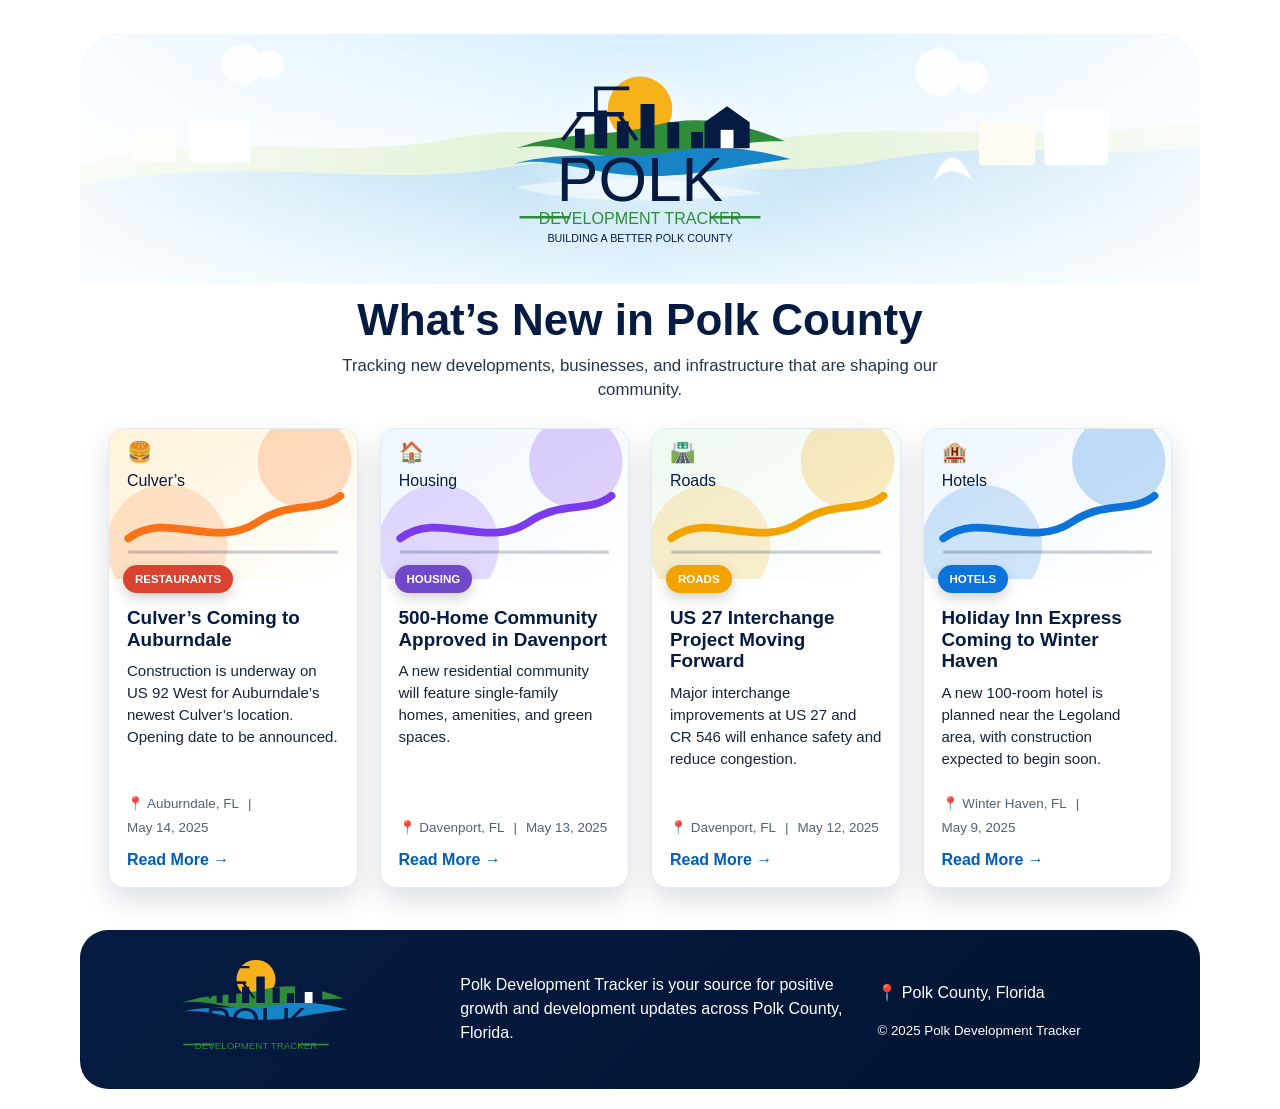
==== index.html @ fb8037c4 "Add files via upload" ====
<!DOCTYPE html>
<html lang="en">
<head>
<meta charset="UTF-8" />
<meta name="viewport" content="width=device-width, initial-scale=1.0" />
<title>Polk Development Tracker</title>
<link rel="stylesheet" href="style.css" />
</head>
<body>
<div class="wrap">
  <header class="hero">
    <div class="hero-bg"></div>
    <img class="logo" src="images/logo.svg" alt="Polk Development Tracker">
  </header>

  <main>
    <section class="intro">
      <h1>What’s New in Polk County</h1>
      <p>Tracking new developments, businesses, and infrastructure that are shaping our community.</p>
    </section>

    <section class="cards">
      <a class="card" href="https://whatnow.com/orlando/restaurants/culvers-opening-in-auburndale/" target="_blank">
        <div class="photo"><img src="images/culvers.svg"><span class="badge restaurants">Restaurants</span></div>
        <div class="body">
          <h2>Culver’s Coming to Auburndale</h2>
          <p>Construction is underway on US 92 West for Auburndale’s newest Culver’s location. Opening date to be announced.</p>
          <div class="meta"><span>📍 Auburndale, FL</span><span>|</span><span>May 14, 2025</span></div>
          <strong>Read More →</strong>
        </div>
      </a>

      <a class="card" href="#" target="_blank">
        <div class="photo"><img src="images/housing.svg"><span class="badge housing">Housing</span></div>
        <div class="body">
          <h2>500-Home Community Approved in Davenport</h2>
          <p>A new residential community will feature single-family homes, amenities, and green spaces.</p>
          <div class="meta"><span>📍 Davenport, FL</span><span>|</span><span>May 13, 2025</span></div>
          <strong>Read More →</strong>
        </div>
      </a>

      <a class="card" href="#" target="_blank">
        <div class="photo"><img src="images/roads.svg"><span class="badge roads">Roads</span></div>
        <div class="body">
          <h2>US 27 Interchange Project Moving Forward</h2>
          <p>Major interchange improvements at US 27 and CR 546 will enhance safety and reduce congestion.</p>
          <div class="meta"><span>📍 Davenport, FL</span><span>|</span><span>May 12, 2025</span></div>
          <strong>Read More →</strong>
        </div>
      </a>

      <a class="card" href="#" target="_blank">
        <div class="photo"><img src="images/hotel.svg"><span class="badge hotels">Hotels</span></div>
        <div class="body">
          <h2>Holiday Inn Express Coming to Winter Haven</h2>
          <p>A new 100-room hotel is planned near the Legoland area, with construction expected to begin soon.</p>
          <div class="meta"><span>📍 Winter Haven, FL</span><span>|</span><span>May 9, 2025</span></div>
          <strong>Read More →</strong>
        </div>
      </a>
    </section>
  </main>

  <footer>
    <img src="images/logo.svg" alt="">
    <p>Polk Development Tracker is your source for positive growth and development updates across Polk County, Florida.</p>
    <div><p>📍 Polk County, Florida</p><small>© 2025 Polk Development Tracker</small></div>
  </footer>
</div>
</body>
</html>
---- style.css ----
*{box-sizing:border-box}
:root{--navy:#061b42;--green:#2f8c3a;--blue:#005eb8}
body{margin:0;background:#fff;font-family:Arial,Helvetica,sans-serif;color:var(--navy)}
.wrap{max-width:1120px;margin:34px auto 20px}
.hero{height:250px;border-radius:40px 40px 0 0;position:relative;overflow:hidden;display:grid;place-items:center}
.hero-bg{position:absolute;inset:0;background:linear-gradient(90deg,rgba(255,255,255,.88),rgba(255,255,255,.35),rgba(255,255,255,.88)),url("images/hero-bg.svg") center/cover no-repeat}
.logo{position:relative;width:min(430px,76vw);z-index:2;filter:drop-shadow(0 8px 22px rgba(255,255,255,.9))}
main{padding:0 28px 18px}
.intro{text-align:center;margin:14px 0 26px}
.intro h1{margin:0;font-size:clamp(2rem,4vw,2.75rem);line-height:1;color:var(--navy);font-weight:900}
.intro p{max-width:620px;margin:12px auto 0;font-size:1.05rem;line-height:1.42;color:#26344b}
.cards{display:grid;grid-template-columns:repeat(4,1fr);gap:22px}
.card{background:#fff;border:1px solid #e5eaf1;border-radius:16px;overflow:hidden;text-decoration:none;color:inherit;box-shadow:0 12px 28px rgba(6,27,66,.14);display:flex;flex-direction:column;min-height:390px;transition:.18s}
.card:hover{transform:translateY(-3px);box-shadow:0 16px 36px rgba(6,27,66,.2)}
.photo{height:150px;position:relative;background:#d9e9f9}
.photo img{width:100%;height:100%;object-fit:cover;display:block}
.badge{position:absolute;left:14px;bottom:-14px;color:white;text-transform:uppercase;font-size:.72rem;font-weight:900;padding:8px 12px;border-radius:999px;box-shadow:0 5px 14px rgba(0,0,0,.18)}
.restaurants{background:#d9422f}.housing{background:#7048ca}.roads{background:#f2a300}.hotels{background:#0b73d9}
.body{padding:28px 18px 18px;display:flex;flex-direction:column;flex:1}
.body h2{font-size:1.18rem;line-height:1.16;margin:0 0 10px;color:var(--navy)}
.body p{font-size:.94rem;line-height:1.45;margin:0 0 16px;color:#17243a}
.meta{margin-top:auto;display:flex;gap:9px;flex-wrap:wrap;color:#536174;font-size:.84rem;padding-top:10px}
.body strong{color:#005eb8;margin-top:16px;display:block}
footer{margin:24px 0 0;background:linear-gradient(135deg,#061b42,#001531);color:white;border-radius:28px;display:grid;grid-template-columns:1.1fr 1.4fr 1fr;gap:30px;align-items:center;padding:26px 46px}
footer img{width:260px;max-width:100%}footer p{margin:0;line-height:1.5}footer small{display:block;margin-top:18px}
@media(max-width:980px){.wrap{margin:0}.hero{border-radius:0}.cards{grid-template-columns:repeat(2,1fr)}footer{margin:22px 18px 0;grid-template-columns:1fr}}
@media(max-width:560px){.hero{height:190px}.cards{grid-template-columns:1fr}main{padding:0 18px 18px}footer{padding:24px}}
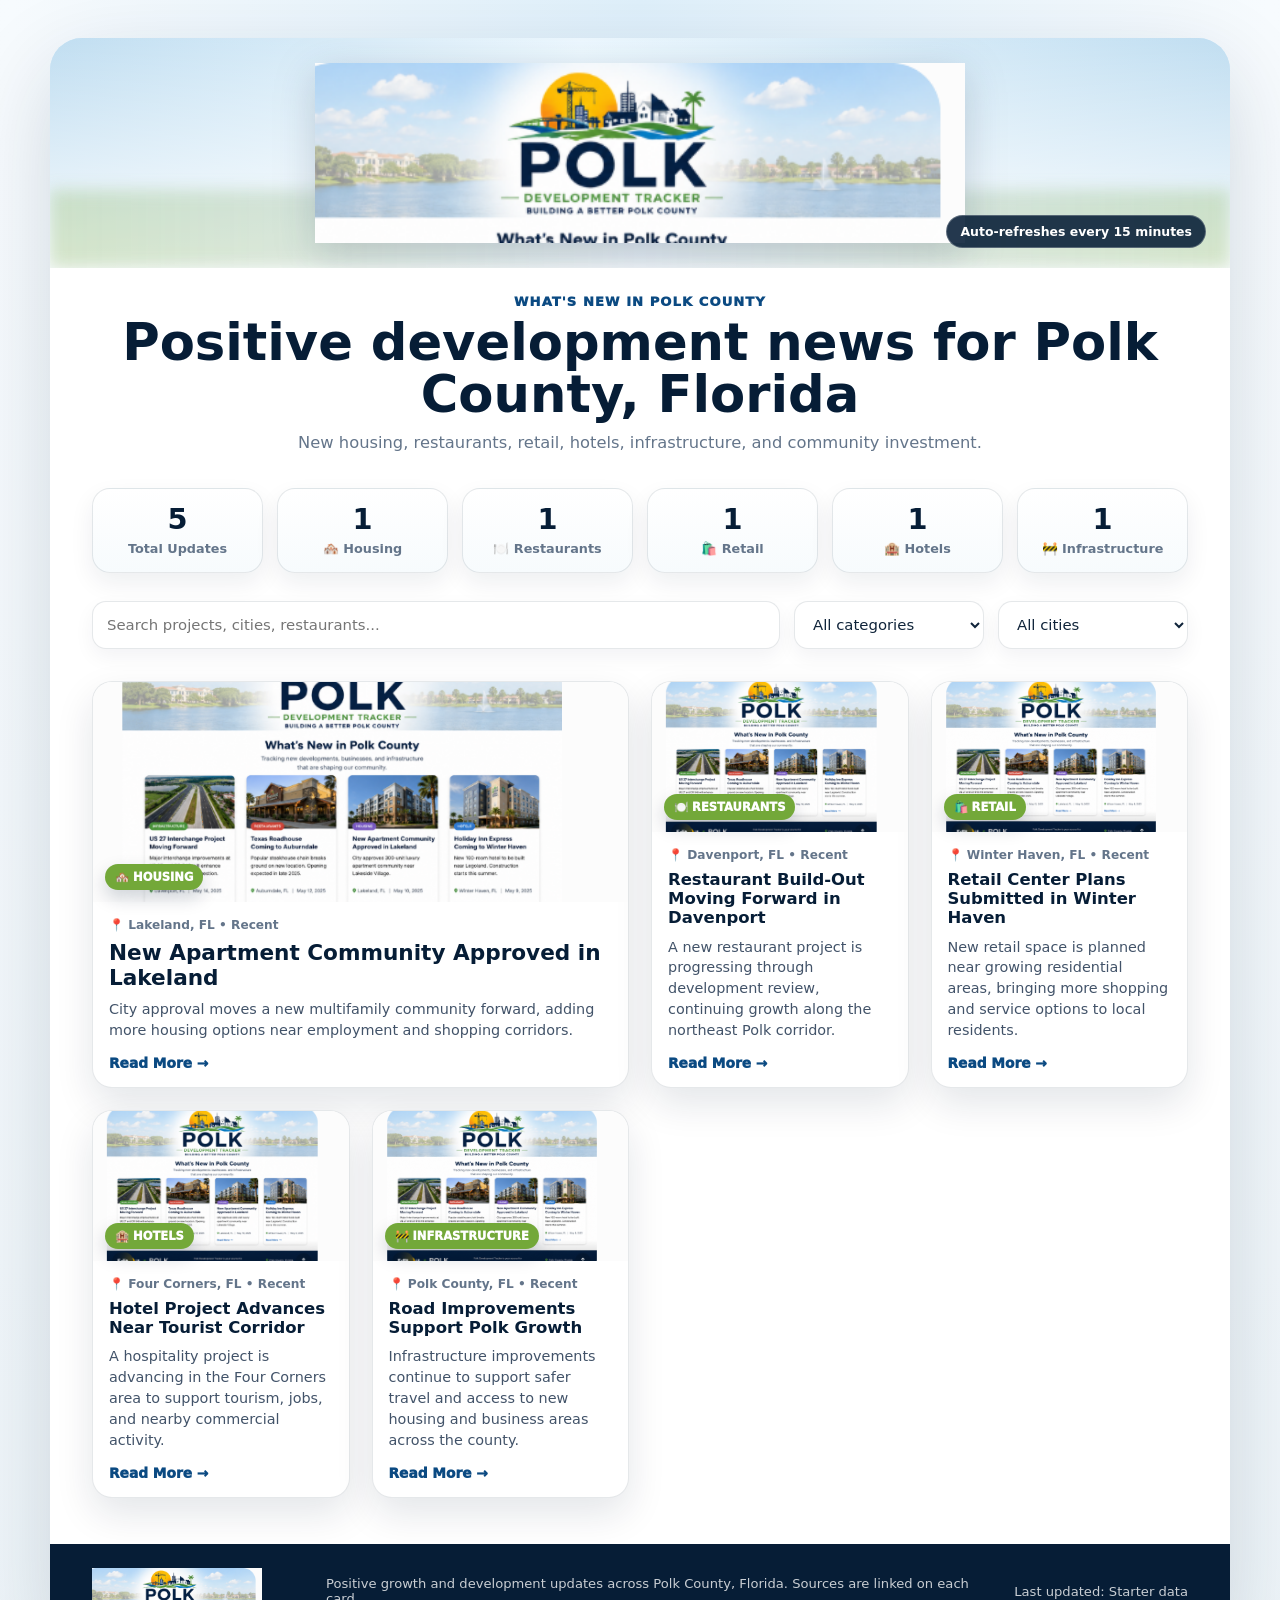
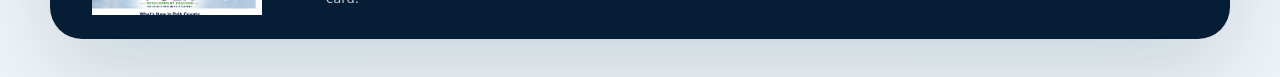
==== commit 28471950: "Add files via upload" ====
--- a/index.html
+++ b/index.html
@@ -1,72 +1,135 @@
-<!DOCTYPE html>
+<!doctype html>
 <html lang="en">
 <head>
-<meta charset="UTF-8" />
-<meta name="viewport" content="width=device-width, initial-scale=1.0" />
-<title>Polk Development Tracker</title>
-<link rel="stylesheet" href="style.css" />
+  <meta charset="utf-8" />
+  <meta name="viewport" content="width=device-width, initial-scale=1" />
+  <meta http-equiv="refresh" content="900" />
+  <title>Polk Development Tracker</title>
+  <meta name="description" content="Positive Polk County, Florida development news: housing, restaurants, retail, hotels, and infrastructure." />
+  <link rel="stylesheet" href="style.css" />
 </head>
 <body>
-<div class="wrap">
-  <header class="hero">
-    <div class="hero-bg"></div>
-    <img class="logo" src="images/logo.svg" alt="Polk Development Tracker">
-  </header>
+  <main class="site-shell">
+    <header class="hero">
+      <div class="hero-art"></div>
+      <img class="brand" src="assets/header-logo.png" alt="Polk Development Tracker" />
+      <div class="status-pill">Auto-refreshes every 15 minutes</div>
+    </header>
 
-  <main>
     <section class="intro">
-      <h1>What’s New in Polk County</h1>
-      <p>Tracking new developments, businesses, and infrastructure that are shaping our community.</p>
+      <p class="eyebrow">What's New in Polk County</p>
+      <h1>Positive development news for Polk County, Florida</h1>
+      <p>New housing, restaurants, retail, hotels, infrastructure, and community investment.</p>
     </section>
 
-    <section class="cards">
-      <a class="card" href="https://whatnow.com/orlando/restaurants/culvers-opening-in-auburndale/" target="_blank">
-        <div class="photo"><img src="images/culvers.svg"><span class="badge restaurants">Restaurants</span></div>
-        <div class="body">
-          <h2>Culver’s Coming to Auburndale</h2>
-          <p>Construction is underway on US 92 West for Auburndale’s newest Culver’s location. Opening date to be announced.</p>
-          <div class="meta"><span>📍 Auburndale, FL</span><span>|</span><span>May 14, 2025</span></div>
-          <strong>Read More →</strong>
-        </div>
-      </a>
+    <section class="stats" id="stats" aria-label="Development stats"></section>
 
-      <a class="card" href="#" target="_blank">
-        <div class="photo"><img src="images/housing.svg"><span class="badge housing">Housing</span></div>
-        <div class="body">
-          <h2>500-Home Community Approved in Davenport</h2>
-          <p>A new residential community will feature single-family homes, amenities, and green spaces.</p>
-          <div class="meta"><span>📍 Davenport, FL</span><span>|</span><span>May 13, 2025</span></div>
-          <strong>Read More →</strong>
-        </div>
-      </a>
+    <section class="controls" aria-label="Filters">
+      <input id="search" type="search" placeholder="Search projects, cities, restaurants..." />
+      <select id="categoryFilter">
+        <option value="all">All categories</option>
+        <option>Housing</option>
+        <option>Restaurants</option>
+        <option>Retail</option>
+        <option>Hotels</option>
+        <option>Infrastructure</option>
+        <option>Development</option>
+      </select>
+      <select id="cityFilter">
+        <option value="all">All cities</option>
+      </select>
+    </section>
 
-      <a class="card" href="#" target="_blank">
-        <div class="photo"><img src="images/roads.svg"><span class="badge roads">Roads</span></div>
-        <div class="body">
-          <h2>US 27 Interchange Project Moving Forward</h2>
-          <p>Major interchange improvements at US 27 and CR 546 will enhance safety and reduce congestion.</p>
-          <div class="meta"><span>📍 Davenport, FL</span><span>|</span><span>May 12, 2025</span></div>
-          <strong>Read More →</strong>
-        </div>
-      </a>
+    <section id="cards" class="cards" aria-live="polite"></section>
 
-      <a class="card" href="#" target="_blank">
-        <div class="photo"><img src="images/hotel.svg"><span class="badge hotels">Hotels</span></div>
-        <div class="body">
-          <h2>Holiday Inn Express Coming to Winter Haven</h2>
-          <p>A new 100-room hotel is planned near the Legoland area, with construction expected to begin soon.</p>
-          <div class="meta"><span>📍 Winter Haven, FL</span><span>|</span><span>May 9, 2025</span></div>
-          <strong>Read More →</strong>
-        </div>
-      </a>
-    </section>
+    <footer>
+      <img src="assets/header-logo.png" alt="Polk Development Tracker" />
+      <p>Positive growth and development updates across Polk County, Florida. Sources are linked on each card.</p>
+      <p class="updated">Last updated: <span id="updatedAt">Loading…</span></p>
+    </footer>
   </main>
 
-  <footer>
-    <img src="images/logo.svg" alt="">
-    <p>Polk Development Tracker is your source for positive growth and development updates across Polk County, Florida.</p>
-    <div><p>📍 Polk County, Florida</p><small>© 2025 Polk Development Tracker</small></div>
-  </footer>
-</div>
+  <script>
+    const cardsEl = document.getElementById('cards');
+    const statsEl = document.getElementById('stats');
+    const updatedEl = document.getElementById('updatedAt');
+    const searchEl = document.getElementById('search');
+    const categoryEl = document.getElementById('categoryFilter');
+    const cityEl = document.getElementById('cityFilter');
+    let allItems = [];
+
+    const icon = {
+      Housing: '🏘️', Restaurants: '🍽️', Retail: '🛍️', Hotels: '🏨', Infrastructure: '🚧', Development: '🏗️'
+    };
+
+    function esc(v) {
+      return String(v ?? '').replace(/[&<>'"]/g, c => ({'&':'&amp;','<':'&lt;','>':'&gt;',"'":'&#39;','"':'&quot;'}[c]));
+    }
+
+    function cityOf(item) {
+      return (item.location || 'Polk County, FL').replace(', FL', '').trim();
+    }
+
+    function renderStats(items) {
+      const cats = ['Housing', 'Restaurants', 'Retail', 'Hotels', 'Infrastructure'];
+      statsEl.innerHTML = [
+        `<article><strong>${items.length}</strong><span>Total Updates</span></article>`,
+        ...cats.map(cat => `<article><strong>${items.filter(i => i.category === cat).length}</strong><span>${icon[cat]} ${cat}</span></article>`)
+      ].join('');
+    }
+
+    function renderCards() {
+      const q = searchEl.value.trim().toLowerCase();
+      const category = categoryEl.value;
+      const city = cityEl.value;
+      const items = allItems.filter(item => {
+        const text = `${item.title} ${item.summary} ${item.location} ${item.category}`.toLowerCase();
+        return (!q || text.includes(q)) && (category === 'all' || item.category === category) && (city === 'all' || cityOf(item) === city);
+      });
+
+      if (!items.length) {
+        cardsEl.innerHTML = '<p class="empty">No matching updates yet.</p>';
+        return;
+      }
+
+      cardsEl.innerHTML = items.map((item, idx) => `
+        <article class="card ${idx === 0 ? 'featured' : ''}">
+          <a class="thumb" href="${esc(item.url || '#')}" target="_blank" rel="noopener" style="background-image:url('${esc(item.image || 'assets/sample-layout.png')}')">
+            <span class="badge">${esc(icon[item.category] || '🏗️')} ${esc(item.category || 'Development')}</span>
+          </a>
+          <div class="card-body">
+            <div class="meta">📍 ${esc(item.location || 'Polk County, FL')} • ${esc(item.date || 'Recent')}</div>
+            <h2>${esc(item.title)}</h2>
+            <p>${esc(item.summary)}</p>
+            <a class="read" href="${esc(item.url || '#')}" target="_blank" rel="noopener">Read More →</a>
+          </div>
+        </article>
+      `).join('');
+    }
+
+    function populateCities(items) {
+      const cities = [...new Set(items.map(cityOf))].sort();
+      cityEl.innerHTML = '<option value="all">All cities</option>' + cities.map(c => `<option>${esc(c)}</option>`).join('');
+    }
+
+    async function loadNews() {
+      try {
+        const res = await fetch('data/news.json?cache=' + Date.now());
+        const data = await res.json();
+        allItems = data.items || [];
+        updatedEl.textContent = data.updated_at || 'Unknown';
+        renderStats(allItems);
+        populateCities(allItems);
+        renderCards();
+      } catch (err) {
+        cardsEl.innerHTML = '<p class="empty">News could not be loaded right now.</p>';
+        updatedEl.textContent = 'Unavailable';
+      }
+    }
+
+    [searchEl, categoryEl, cityEl].forEach(el => el.addEventListener('input', renderCards));
+    loadNews();
+    setInterval(loadNews, 15 * 60 * 1000);
+  </script>
 </body>
-</html>+</html>
--- a/style.css
+++ b/style.css
@@ -1,27 +1,14 @@
-*{box-sizing:border-box}
-:root{--navy:#061b42;--green:#2f8c3a;--blue:#005eb8}
-body{margin:0;background:#fff;font-family:Arial,Helvetica,sans-serif;color:var(--navy)}
-.wrap{max-width:1120px;margin:34px auto 20px}
-.hero{height:250px;border-radius:40px 40px 0 0;position:relative;overflow:hidden;display:grid;place-items:center}
-.hero-bg{position:absolute;inset:0;background:linear-gradient(90deg,rgba(255,255,255,.88),rgba(255,255,255,.35),rgba(255,255,255,.88)),url("images/hero-bg.svg") center/cover no-repeat}
-.logo{position:relative;width:min(430px,76vw);z-index:2;filter:drop-shadow(0 8px 22px rgba(255,255,255,.9))}
-main{padding:0 28px 18px}
-.intro{text-align:center;margin:14px 0 26px}
-.intro h1{margin:0;font-size:clamp(2rem,4vw,2.75rem);line-height:1;color:var(--navy);font-weight:900}
-.intro p{max-width:620px;margin:12px auto 0;font-size:1.05rem;line-height:1.42;color:#26344b}
-.cards{display:grid;grid-template-columns:repeat(4,1fr);gap:22px}
-.card{background:#fff;border:1px solid #e5eaf1;border-radius:16px;overflow:hidden;text-decoration:none;color:inherit;box-shadow:0 12px 28px rgba(6,27,66,.14);display:flex;flex-direction:column;min-height:390px;transition:.18s}
-.card:hover{transform:translateY(-3px);box-shadow:0 16px 36px rgba(6,27,66,.2)}
-.photo{height:150px;position:relative;background:#d9e9f9}
-.photo img{width:100%;height:100%;object-fit:cover;display:block}
-.badge{position:absolute;left:14px;bottom:-14px;color:white;text-transform:uppercase;font-size:.72rem;font-weight:900;padding:8px 12px;border-radius:999px;box-shadow:0 5px 14px rgba(0,0,0,.18)}
-.restaurants{background:#d9422f}.housing{background:#7048ca}.roads{background:#f2a300}.hotels{background:#0b73d9}
-.body{padding:28px 18px 18px;display:flex;flex-direction:column;flex:1}
-.body h2{font-size:1.18rem;line-height:1.16;margin:0 0 10px;color:var(--navy)}
-.body p{font-size:.94rem;line-height:1.45;margin:0 0 16px;color:#17243a}
-.meta{margin-top:auto;display:flex;gap:9px;flex-wrap:wrap;color:#536174;font-size:.84rem;padding-top:10px}
-.body strong{color:#005eb8;margin-top:16px;display:block}
-footer{margin:24px 0 0;background:linear-gradient(135deg,#061b42,#001531);color:white;border-radius:28px;display:grid;grid-template-columns:1.1fr 1.4fr 1fr;gap:30px;align-items:center;padding:26px 46px}
-footer img{width:260px;max-width:100%}footer p{margin:0;line-height:1.5}footer small{display:block;margin-top:18px}
-@media(max-width:980px){.wrap{margin:0}.hero{border-radius:0}.cards{grid-template-columns:repeat(2,1fr)}footer{margin:22px 18px 0;grid-template-columns:1fr}}
-@media(max-width:560px){.hero{height:190px}.cards{grid-template-columns:1fr}main{padding:0 18px 18px}footer{padding:24px}}
+:root{
+  --navy:#061d36;--blue:#0b4a82;--green:#73a839;--gold:#f2b619;--ink:#10243a;--muted:#64758a;--bg:#eef5f9;--card:#fff;--line:rgba(6,29,54,.10)
+}
+*{box-sizing:border-box}body{margin:0;font-family:Inter,ui-sans-serif,system-ui,-apple-system,BlinkMacSystemFont,"Segoe UI",Arial,sans-serif;background:radial-gradient(circle at top,#dff0fb 0,#f7fbfe 35%,var(--bg) 100%);color:var(--ink)}
+.site-shell{width:min(1180px,calc(100% - 32px));margin:38px auto;background:#fff;border-radius:32px;overflow:hidden;box-shadow:0 30px 90px rgba(6,29,54,.16)}
+.hero{position:relative;min-height:230px;display:grid;place-items:center;overflow:hidden;background:#cfe7f8}.hero-art{position:absolute;inset:0;background:linear-gradient(to bottom,rgba(255,255,255,.05),rgba(255,255,255,.9)),linear-gradient(90deg,#bddcf0,#ecf8ff 45%,#bddcf0)}.hero-art:before{content:"";position:absolute;left:0;right:0;bottom:0;height:78px;background:linear-gradient(90deg,rgba(115,168,57,.26),rgba(11,74,130,.10),rgba(115,168,57,.26));filter:blur(8px)}
+.brand{position:relative;z-index:1;width:min(650px,84%);filter:drop-shadow(0 10px 20px rgba(6,29,54,.18))}.status-pill{position:absolute;right:24px;bottom:20px;z-index:2;background:rgba(6,29,54,.88);color:#fff;border:1px solid rgba(255,255,255,.25);border-radius:999px;padding:8px 13px;font-size:.78rem;font-weight:800}
+.intro{text-align:center;padding:26px 22px 12px}.eyebrow{margin:0 0 7px;color:var(--blue);font-size:.82rem;font-weight:950;letter-spacing:.08em;text-transform:uppercase}h1{margin:0;color:var(--navy);font-size:clamp(1.9rem,4vw,3.35rem);line-height:1.02}.intro p:last-child{max-width:720px;margin:13px auto 0;color:var(--muted);font-size:1.02rem}
+.stats{display:grid;grid-template-columns:repeat(6,1fr);gap:14px;padding:24px 42px 8px}.stats article{border:1px solid var(--line);border-radius:18px;background:linear-gradient(180deg,#fff,#f7fbfd);padding:16px;text-align:center;box-shadow:0 10px 24px rgba(6,29,54,.07)}.stats strong{display:block;color:var(--navy);font-size:1.8rem;line-height:1}.stats span{display:block;margin-top:7px;color:var(--muted);font-size:.8rem;font-weight:800}
+.controls{display:grid;grid-template-columns:1fr 190px 190px;gap:14px;padding:20px 42px 4px}.controls input,.controls select{width:100%;border:1px solid var(--line);border-radius:14px;background:#fff;padding:13px 14px;color:var(--ink);font:inherit;font-size:.93rem;box-shadow:0 8px 20px rgba(6,29,54,.05)}
+.cards{display:grid;grid-template-columns:repeat(4,1fr);gap:22px;padding:28px 42px 46px}.card{display:flex;flex-direction:column;min-height:100%;background:var(--card);border:1px solid var(--line);border-radius:20px;overflow:hidden;box-shadow:0 16px 38px rgba(6,29,54,.11);transition:transform .18s ease,box-shadow .18s ease}.card:hover{transform:translateY(-3px);box-shadow:0 22px 48px rgba(6,29,54,.16)}.card.featured{grid-column:span 2}.thumb{height:150px;display:block;background-size:cover;background-position:center;position:relative}.featured .thumb{height:220px}.badge{position:absolute;left:12px;bottom:12px;background:var(--green);color:#fff;border-radius:999px;padding:6px 10px;font-size:.72rem;font-weight:950;text-transform:uppercase;box-shadow:0 8px 18px rgba(6,29,54,.18)}.card-body{display:flex;flex-direction:column;flex:1;padding:16px}.meta{color:var(--muted);font-size:.76rem;font-weight:750;margin-bottom:8px}h2{margin:0 0 9px;color:var(--navy);font-size:1.03rem;line-height:1.16}.featured h2{font-size:1.35rem}.card p{margin:0 0 14px;color:#425369;font-size:.9rem;line-height:1.45}.read{margin-top:auto;color:var(--blue);text-decoration:none;font-weight:950;font-size:.86rem}.empty{grid-column:1/-1;text-align:center;color:var(--muted);padding:30px}
+footer{display:grid;grid-template-columns:210px 1fr auto;align-items:center;gap:24px;background:var(--navy);color:#fff;padding:24px 42px}footer img{width:170px}footer p{margin:0;color:rgba(255,255,255,.78);font-size:.82rem}.updated{text-align:right;white-space:nowrap}
+@media(max-width:1000px){.stats{grid-template-columns:repeat(3,1fr)}.cards{grid-template-columns:repeat(2,1fr)}footer{grid-template-columns:1fr;text-align:center}.updated{text-align:center}.controls{grid-template-columns:1fr 1fr}.controls input{grid-column:1/-1}}
+@media(max-width:620px){.site-shell{width:100%;margin:0;border-radius:0}.hero{min-height:170px}.status-pill{position:static;z-index:2;margin-top:-26px}.stats,.controls,.cards{padding-left:18px;padding-right:18px}.stats{grid-template-columns:repeat(2,1fr)}.controls,.cards{grid-template-columns:1fr}.card.featured{grid-column:auto}.featured .thumb{height:170px}footer{padding:24px 18px}}
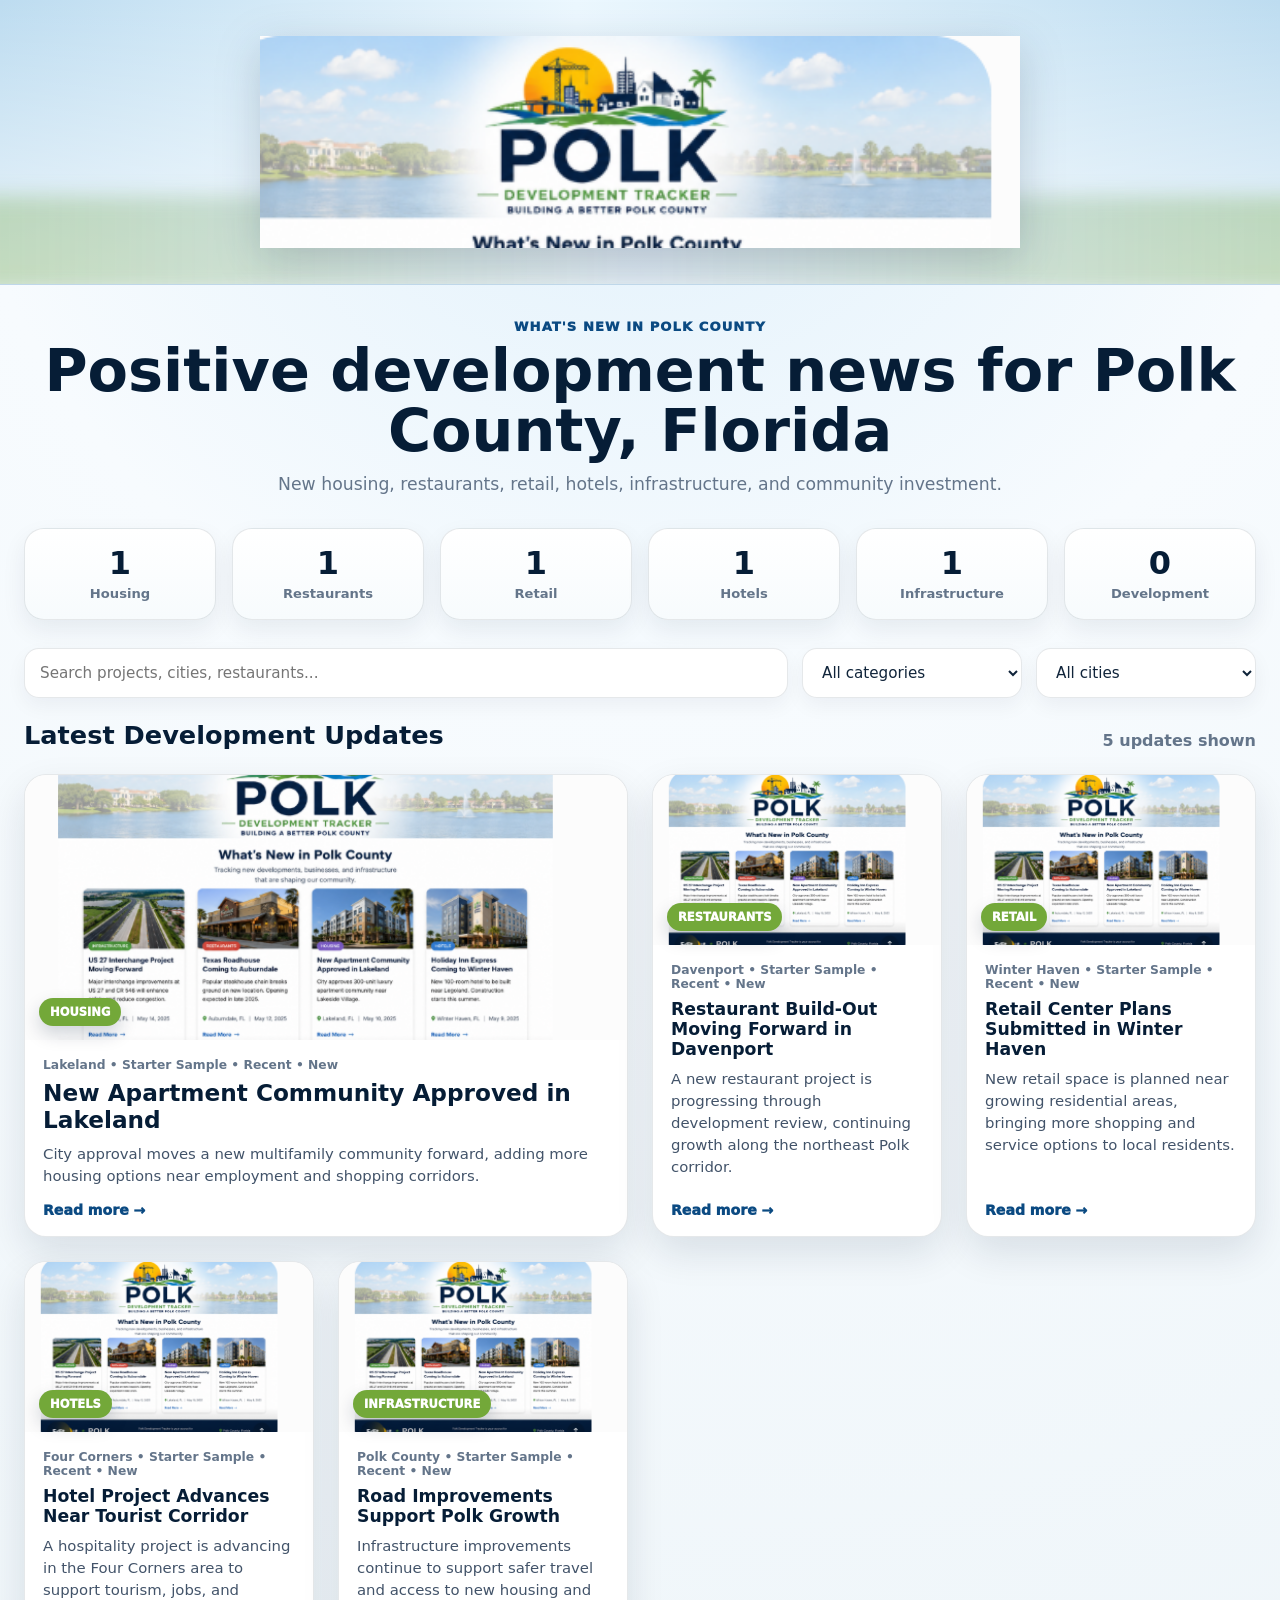
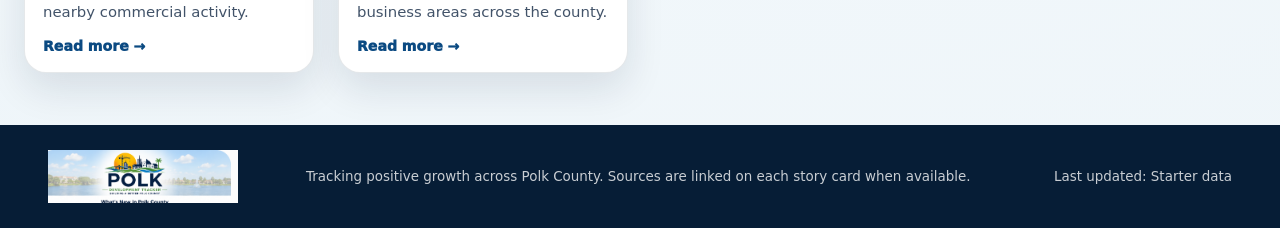
==== commit 907b67a6: "Add files via upload" ====
--- a/index.html
+++ b/index.html
@@ -3,28 +3,26 @@
 <head>
   <meta charset="utf-8" />
   <meta name="viewport" content="width=device-width, initial-scale=1" />
-  <meta http-equiv="refresh" content="900" />
   <title>Polk Development Tracker</title>
   <meta name="description" content="Positive Polk County, Florida development news: housing, restaurants, retail, hotels, and infrastructure." />
   <link rel="stylesheet" href="style.css" />
 </head>
 <body>
-  <main class="site-shell">
-    <header class="hero">
-      <div class="hero-art"></div>
-      <img class="brand" src="assets/header-logo.png" alt="Polk Development Tracker" />
-      <div class="status-pill">Auto-refreshes every 15 minutes</div>
-    </header>
+  <header class="hero">
+    <div class="hero-art" aria-hidden="true"></div>
+    <img class="brand" src="assets/header-logo.png" alt="Polk Development Tracker" />
+  </header>
 
-    <section class="intro">
+  <main>
+    <section class="intro full-section">
       <p class="eyebrow">What's New in Polk County</p>
       <h1>Positive development news for Polk County, Florida</h1>
       <p>New housing, restaurants, retail, hotels, infrastructure, and community investment.</p>
     </section>
 
-    <section class="stats" id="stats" aria-label="Development stats"></section>
+    <section class="stats full-section" id="stats" aria-label="Development stats"></section>
 
-    <section class="controls" aria-label="Filters">
+    <section class="controls full-section" aria-label="Filters">
       <input id="search" type="search" placeholder="Search projects, cities, restaurants..." />
       <select id="categoryFilter">
         <option value="all">All categories</option>
@@ -40,96 +38,20 @@
       </select>
     </section>
 
-    <section id="cards" class="cards" aria-live="polite"></section>
+    <section class="section-title full-section">
+      <h2>Latest Development Updates</h2>
+      <p id="countLabel">Loading stories...</p>
+    </section>
 
-    <footer>
-      <img src="assets/header-logo.png" alt="Polk Development Tracker" />
-      <p>Positive growth and development updates across Polk County, Florida. Sources are linked on each card.</p>
-      <p class="updated">Last updated: <span id="updatedAt">Loading…</span></p>
-    </footer>
+    <section class="cards full-section" id="cards" aria-live="polite"></section>
   </main>
 
-  <script>
-    const cardsEl = document.getElementById('cards');
-    const statsEl = document.getElementById('stats');
-    const updatedEl = document.getElementById('updatedAt');
-    const searchEl = document.getElementById('search');
-    const categoryEl = document.getElementById('categoryFilter');
-    const cityEl = document.getElementById('cityFilter');
-    let allItems = [];
+  <footer>
+    <img src="assets/header-logo.png" alt="Polk Development Tracker" />
+    <p>Tracking positive growth across Polk County. Sources are linked on each story card when available.</p>
+    <p class="updated" id="updated">Last updated: Loading...</p>
+  </footer>
 
-    const icon = {
-      Housing: '🏘️', Restaurants: '🍽️', Retail: '🛍️', Hotels: '🏨', Infrastructure: '🚧', Development: '🏗️'
-    };
-
-    function esc(v) {
-      return String(v ?? '').replace(/[&<>'"]/g, c => ({'&':'&amp;','<':'&lt;','>':'&gt;',"'":'&#39;','"':'&quot;'}[c]));
-    }
-
-    function cityOf(item) {
-      return (item.location || 'Polk County, FL').replace(', FL', '').trim();
-    }
-
-    function renderStats(items) {
-      const cats = ['Housing', 'Restaurants', 'Retail', 'Hotels', 'Infrastructure'];
-      statsEl.innerHTML = [
-        `<article><strong>${items.length}</strong><span>Total Updates</span></article>`,
-        ...cats.map(cat => `<article><strong>${items.filter(i => i.category === cat).length}</strong><span>${icon[cat]} ${cat}</span></article>`)
-      ].join('');
-    }
-
-    function renderCards() {
-      const q = searchEl.value.trim().toLowerCase();
-      const category = categoryEl.value;
-      const city = cityEl.value;
-      const items = allItems.filter(item => {
-        const text = `${item.title} ${item.summary} ${item.location} ${item.category}`.toLowerCase();
-        return (!q || text.includes(q)) && (category === 'all' || item.category === category) && (city === 'all' || cityOf(item) === city);
-      });
-
-      if (!items.length) {
-        cardsEl.innerHTML = '<p class="empty">No matching updates yet.</p>';
-        return;
-      }
-
-      cardsEl.innerHTML = items.map((item, idx) => `
-        <article class="card ${idx === 0 ? 'featured' : ''}">
-          <a class="thumb" href="${esc(item.url || '#')}" target="_blank" rel="noopener" style="background-image:url('${esc(item.image || 'assets/sample-layout.png')}')">
-            <span class="badge">${esc(icon[item.category] || '🏗️')} ${esc(item.category || 'Development')}</span>
-          </a>
-          <div class="card-body">
-            <div class="meta">📍 ${esc(item.location || 'Polk County, FL')} • ${esc(item.date || 'Recent')}</div>
-            <h2>${esc(item.title)}</h2>
-            <p>${esc(item.summary)}</p>
-            <a class="read" href="${esc(item.url || '#')}" target="_blank" rel="noopener">Read More →</a>
-          </div>
-        </article>
-      `).join('');
-    }
-
-    function populateCities(items) {
-      const cities = [...new Set(items.map(cityOf))].sort();
-      cityEl.innerHTML = '<option value="all">All cities</option>' + cities.map(c => `<option>${esc(c)}</option>`).join('');
-    }
-
-    async function loadNews() {
-      try {
-        const res = await fetch('data/news.json?cache=' + Date.now());
-        const data = await res.json();
-        allItems = data.items || [];
-        updatedEl.textContent = data.updated_at || 'Unknown';
-        renderStats(allItems);
-        populateCities(allItems);
-        renderCards();
-      } catch (err) {
-        cardsEl.innerHTML = '<p class="empty">News could not be loaded right now.</p>';
-        updatedEl.textContent = 'Unavailable';
-      }
-    }
-
-    [searchEl, categoryEl, cityEl].forEach(el => el.addEventListener('input', renderCards));
-    loadNews();
-    setInterval(loadNews, 15 * 60 * 1000);
-  </script>
+  <script src="app.js"></script>
 </body>
 </html>
--- a/style.css
+++ b/style.css
@@ -1,14 +1,42 @@
 :root{
-  --navy:#061d36;--blue:#0b4a82;--green:#73a839;--gold:#f2b619;--ink:#10243a;--muted:#64758a;--bg:#eef5f9;--card:#fff;--line:rgba(6,29,54,.10)
+  --navy:#061d36;
+  --blue:#0b4a82;
+  --green:#73a839;
+  --gold:#f2b619;
+  --ink:#10243a;
+  --muted:#64758a;
+  --bg:#eef5f9;
+  --card:#ffffff;
+  --line:rgba(6,29,54,.10);
 }
-*{box-sizing:border-box}body{margin:0;font-family:Inter,ui-sans-serif,system-ui,-apple-system,BlinkMacSystemFont,"Segoe UI",Arial,sans-serif;background:radial-gradient(circle at top,#dff0fb 0,#f7fbfe 35%,var(--bg) 100%);color:var(--ink)}
-.site-shell{width:min(1180px,calc(100% - 32px));margin:38px auto;background:#fff;border-radius:32px;overflow:hidden;box-shadow:0 30px 90px rgba(6,29,54,.16)}
-.hero{position:relative;min-height:230px;display:grid;place-items:center;overflow:hidden;background:#cfe7f8}.hero-art{position:absolute;inset:0;background:linear-gradient(to bottom,rgba(255,255,255,.05),rgba(255,255,255,.9)),linear-gradient(90deg,#bddcf0,#ecf8ff 45%,#bddcf0)}.hero-art:before{content:"";position:absolute;left:0;right:0;bottom:0;height:78px;background:linear-gradient(90deg,rgba(115,168,57,.26),rgba(11,74,130,.10),rgba(115,168,57,.26));filter:blur(8px)}
-.brand{position:relative;z-index:1;width:min(650px,84%);filter:drop-shadow(0 10px 20px rgba(6,29,54,.18))}.status-pill{position:absolute;right:24px;bottom:20px;z-index:2;background:rgba(6,29,54,.88);color:#fff;border:1px solid rgba(255,255,255,.25);border-radius:999px;padding:8px 13px;font-size:.78rem;font-weight:800}
-.intro{text-align:center;padding:26px 22px 12px}.eyebrow{margin:0 0 7px;color:var(--blue);font-size:.82rem;font-weight:950;letter-spacing:.08em;text-transform:uppercase}h1{margin:0;color:var(--navy);font-size:clamp(1.9rem,4vw,3.35rem);line-height:1.02}.intro p:last-child{max-width:720px;margin:13px auto 0;color:var(--muted);font-size:1.02rem}
-.stats{display:grid;grid-template-columns:repeat(6,1fr);gap:14px;padding:24px 42px 8px}.stats article{border:1px solid var(--line);border-radius:18px;background:linear-gradient(180deg,#fff,#f7fbfd);padding:16px;text-align:center;box-shadow:0 10px 24px rgba(6,29,54,.07)}.stats strong{display:block;color:var(--navy);font-size:1.8rem;line-height:1}.stats span{display:block;margin-top:7px;color:var(--muted);font-size:.8rem;font-weight:800}
-.controls{display:grid;grid-template-columns:1fr 190px 190px;gap:14px;padding:20px 42px 4px}.controls input,.controls select{width:100%;border:1px solid var(--line);border-radius:14px;background:#fff;padding:13px 14px;color:var(--ink);font:inherit;font-size:.93rem;box-shadow:0 8px 20px rgba(6,29,54,.05)}
-.cards{display:grid;grid-template-columns:repeat(4,1fr);gap:22px;padding:28px 42px 46px}.card{display:flex;flex-direction:column;min-height:100%;background:var(--card);border:1px solid var(--line);border-radius:20px;overflow:hidden;box-shadow:0 16px 38px rgba(6,29,54,.11);transition:transform .18s ease,box-shadow .18s ease}.card:hover{transform:translateY(-3px);box-shadow:0 22px 48px rgba(6,29,54,.16)}.card.featured{grid-column:span 2}.thumb{height:150px;display:block;background-size:cover;background-position:center;position:relative}.featured .thumb{height:220px}.badge{position:absolute;left:12px;bottom:12px;background:var(--green);color:#fff;border-radius:999px;padding:6px 10px;font-size:.72rem;font-weight:950;text-transform:uppercase;box-shadow:0 8px 18px rgba(6,29,54,.18)}.card-body{display:flex;flex-direction:column;flex:1;padding:16px}.meta{color:var(--muted);font-size:.76rem;font-weight:750;margin-bottom:8px}h2{margin:0 0 9px;color:var(--navy);font-size:1.03rem;line-height:1.16}.featured h2{font-size:1.35rem}.card p{margin:0 0 14px;color:#425369;font-size:.9rem;line-height:1.45}.read{margin-top:auto;color:var(--blue);text-decoration:none;font-weight:950;font-size:.86rem}.empty{grid-column:1/-1;text-align:center;color:var(--muted);padding:30px}
-footer{display:grid;grid-template-columns:210px 1fr auto;align-items:center;gap:24px;background:var(--navy);color:#fff;padding:24px 42px}footer img{width:170px}footer p{margin:0;color:rgba(255,255,255,.78);font-size:.82rem}.updated{text-align:right;white-space:nowrap}
-@media(max-width:1000px){.stats{grid-template-columns:repeat(3,1fr)}.cards{grid-template-columns:repeat(2,1fr)}footer{grid-template-columns:1fr;text-align:center}.updated{text-align:center}.controls{grid-template-columns:1fr 1fr}.controls input{grid-column:1/-1}}
-@media(max-width:620px){.site-shell{width:100%;margin:0;border-radius:0}.hero{min-height:170px}.status-pill{position:static;z-index:2;margin-top:-26px}.stats,.controls,.cards{padding-left:18px;padding-right:18px}.stats{grid-template-columns:repeat(2,1fr)}.controls,.cards{grid-template-columns:1fr}.card.featured{grid-column:auto}.featured .thumb{height:170px}footer{padding:24px 18px}}
+*{box-sizing:border-box}
+html,body{min-height:100%;margin:0}
+body{
+  font-family:Inter,ui-sans-serif,system-ui,-apple-system,BlinkMacSystemFont,"Segoe UI",Arial,sans-serif;
+  background:radial-gradient(circle at top,#dff0fb 0,#f7fbfe 36%,var(--bg) 100%);
+  color:var(--ink);
+}
+.hero{
+  position:relative;
+  width:100%;
+  min-height:285px;
+  display:grid;
+  place-items:center;
+  overflow:hidden;
+  background:#cfe7f8;
+  border-bottom:1px solid rgba(6,29,54,.08);
+}
+.hero-art{position:absolute;inset:0;background:linear-gradient(to bottom,rgba(255,255,255,.0),rgba(255,255,255,.7)),linear-gradient(90deg,#bddcf0,#ecf8ff 45%,#bddcf0)}
+.hero-art:before{content:"";position:absolute;left:-5%;right:-5%;bottom:-8px;height:96px;background:linear-gradient(90deg,rgba(115,168,57,.33),rgba(11,74,130,.12),rgba(115,168,57,.33));filter:blur(10px)}
+.brand{position:relative;z-index:1;width:min(760px,84vw);filter:drop-shadow(0 12px 22px rgba(6,29,54,.18))}
+main{width:100%}
+.full-section{width:min(1800px,calc(100% - 48px));margin-left:auto;margin-right:auto}
+.intro{text-align:center;padding:34px 10px 10px}.eyebrow{margin:0 0 7px;color:var(--blue);font-size:.82rem;font-weight:950;letter-spacing:.08em;text-transform:uppercase}h1{margin:0;color:var(--navy);font-size:clamp(2rem,4.6vw,4.4rem);line-height:1.02}.intro p:last-child{max-width:820px;margin:13px auto 0;color:var(--muted);font-size:1.08rem}
+.stats{display:grid;grid-template-columns:repeat(6,1fr);gap:16px;padding:24px 0 8px}.stats article{border:1px solid var(--line);border-radius:20px;background:linear-gradient(180deg,#fff,#f7fbfd);padding:18px;text-align:center;box-shadow:0 10px 24px rgba(6,29,54,.07)}.stats strong{display:block;color:var(--navy);font-size:2rem;line-height:1}.stats span{display:block;margin-top:7px;color:var(--muted);font-size:.82rem;font-weight:850}
+.controls{display:grid;grid-template-columns:1fr 220px 220px;gap:14px;padding:20px 0 4px}.controls input,.controls select{width:100%;border:1px solid var(--line);border-radius:15px;background:#fff;padding:14px 15px;color:var(--ink);font:inherit;font-size:.95rem;box-shadow:0 8px 20px rgba(6,29,54,.05)}
+.section-title{display:flex;align-items:flex-end;justify-content:space-between;gap:20px;padding:18px 0 0}.section-title h2{margin:0;color:var(--navy);font-size:clamp(1.3rem,2vw,2rem)}.section-title p{margin:0;color:var(--muted);font-weight:800}
+.cards{display:grid;grid-template-columns:repeat(4,1fr);gap:24px;padding:24px 0 52px}.card{display:flex;flex-direction:column;min-height:100%;background:var(--card);border:1px solid var(--line);border-radius:22px;overflow:hidden;box-shadow:0 16px 38px rgba(6,29,54,.11);transition:transform .18s ease,box-shadow .18s ease}.card:hover{transform:translateY(-3px);box-shadow:0 22px 48px rgba(6,29,54,.16)}.card.featured{grid-column:span 2}.thumb{height:170px;display:block;background-size:cover;background-position:center;position:relative}.featured .thumb{height:265px}.badge{position:absolute;left:14px;bottom:14px;background:var(--green);color:#fff;border-radius:999px;padding:7px 11px;font-size:.72rem;font-weight:950;text-transform:uppercase;box-shadow:0 8px 18px rgba(6,29,54,.18)}.card-body{display:flex;flex-direction:column;flex:1;padding:18px}.meta{color:var(--muted);font-size:.77rem;font-weight:780;margin-bottom:8px}.card h3{margin:0 0 9px;color:var(--navy);font-size:1.08rem;line-height:1.16}.featured h3{font-size:1.45rem}.card p{margin:0 0 15px;color:#425369;font-size:.93rem;line-height:1.48}.read{margin-top:auto;color:var(--blue);text-decoration:none;font-weight:950;font-size:.88rem}.empty{grid-column:1/-1;text-align:center;color:var(--muted);padding:30px}
+footer{display:grid;grid-template-columns:230px 1fr auto;align-items:center;gap:28px;background:var(--navy);color:#fff;padding:25px min(48px,4vw)}footer img{width:190px}footer p{margin:0;color:rgba(255,255,255,.78);font-size:.84rem}.updated{text-align:right;white-space:nowrap}
+@media(max-width:1200px){.stats{grid-template-columns:repeat(3,1fr)}.cards{grid-template-columns:repeat(3,1fr)}.card.featured{grid-column:span 2}}
+@media(max-width:860px){.cards{grid-template-columns:repeat(2,1fr)}footer{grid-template-columns:1fr;text-align:center}.updated{text-align:center}.controls{grid-template-columns:1fr 1fr}.controls input{grid-column:1/-1}footer img{margin:auto}}
+@media(max-width:620px){.full-section{width:calc(100% - 28px)}.hero{min-height:190px}.stats{grid-template-columns:repeat(2,1fr)}.controls,.cards{grid-template-columns:1fr}.card.featured{grid-column:auto}.featured .thumb{height:190px}.section-title{display:block}.section-title p{margin-top:6px}footer{padding:24px 18px}}
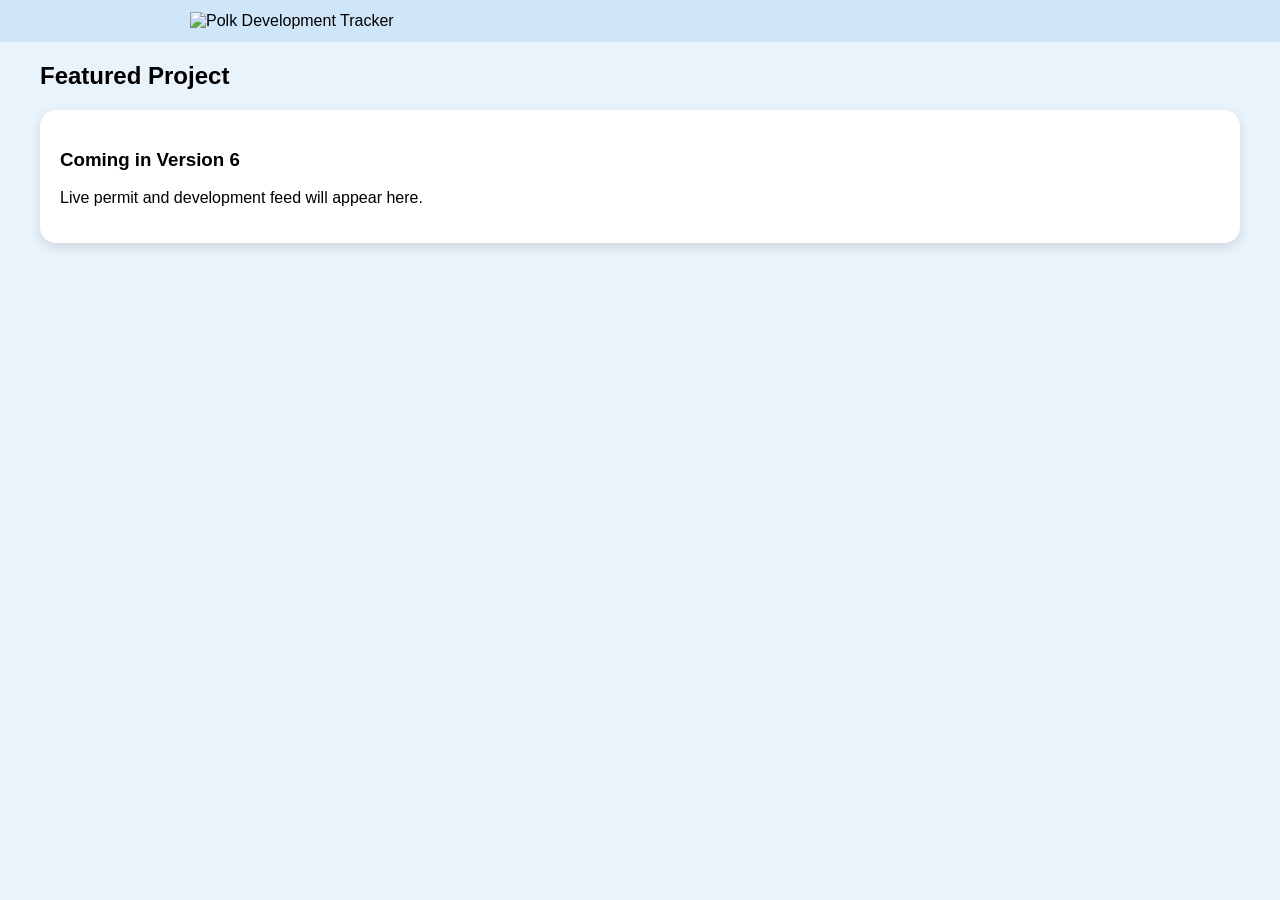
==== commit f627b69e: "Add files via upload" ====
--- a/index.html
+++ b/index.html
@@ -1,57 +1,22 @@
 <!doctype html>
-<html lang="en">
+<html>
 <head>
-  <meta charset="utf-8" />
-  <meta name="viewport" content="width=device-width, initial-scale=1" />
-  <title>Polk Development Tracker</title>
-  <meta name="description" content="Positive Polk County, Florida development news: housing, restaurants, retail, hotels, and infrastructure." />
-  <link rel="stylesheet" href="style.css" />
+<meta charset="utf-8">
+<meta name="viewport" content="width=device-width,initial-scale=1">
+<link rel="stylesheet" href="style.css">
+<title>Polk Development Tracker</title>
 </head>
 <body>
-  <header class="hero">
-    <div class="hero-art" aria-hidden="true"></div>
-    <img class="brand" src="assets/header-logo.png" alt="Polk Development Tracker" />
-  </header>
+<header class="hero">
+  <img class="banner" src="assets/Logo.png" alt="Polk Development Tracker">
+</header>
 
-  <main>
-    <section class="intro full-section">
-      <p class="eyebrow">What's New in Polk County</p>
-      <h1>Positive development news for Polk County, Florida</h1>
-      <p>New housing, restaurants, retail, hotels, infrastructure, and community investment.</p>
-    </section>
-
-    <section class="stats full-section" id="stats" aria-label="Development stats"></section>
-
-    <section class="controls full-section" aria-label="Filters">
-      <input id="search" type="search" placeholder="Search projects, cities, restaurants..." />
-      <select id="categoryFilter">
-        <option value="all">All categories</option>
-        <option>Housing</option>
-        <option>Restaurants</option>
-        <option>Retail</option>
-        <option>Hotels</option>
-        <option>Infrastructure</option>
-        <option>Development</option>
-      </select>
-      <select id="cityFilter">
-        <option value="all">All cities</option>
-      </select>
-    </section>
-
-    <section class="section-title full-section">
-      <h2>Latest Development Updates</h2>
-      <p id="countLabel">Loading stories...</p>
-    </section>
-
-    <section class="cards full-section" id="cards" aria-live="polite"></section>
-  </main>
-
-  <footer>
-    <img src="assets/header-logo.png" alt="Polk Development Tracker" />
-    <p>Tracking positive growth across Polk County. Sources are linked on each story card when available.</p>
-    <p class="updated" id="updated">Last updated: Loading...</p>
-  </footer>
-
-  <script src="app.js"></script>
+<main class="content">
+<h2>Featured Project</h2>
+<div class="card">
+<h3>Coming in Version 6</h3>
+<p>Live permit and development feed will appear here.</p>
+</div>
+</main>
 </body>
-</html>
+</html>
--- a/style.css
+++ b/style.css
@@ -1,42 +1,15 @@
-:root{
-  --navy:#061d36;
-  --blue:#0b4a82;
-  --green:#73a839;
-  --gold:#f2b619;
-  --ink:#10243a;
-  --muted:#64758a;
-  --bg:#eef5f9;
-  --card:#ffffff;
-  --line:rgba(6,29,54,.10);
+body{margin:0;background:#e9f3fb;font-family:Arial,sans-serif}
+.hero{padding:12px;background:#cfe6f8}
+.banner{
+display:block;
+width:min(100%,900px);
+margin:auto;
 }
-*{box-sizing:border-box}
-html,body{min-height:100%;margin:0}
-body{
-  font-family:Inter,ui-sans-serif,system-ui,-apple-system,BlinkMacSystemFont,"Segoe UI",Arial,sans-serif;
-  background:radial-gradient(circle at top,#dff0fb 0,#f7fbfe 36%,var(--bg) 100%);
-  color:var(--ink);
+@media(max-width:600px){
+.banner{
+width:100%;
+max-width:none;
 }
-.hero{
-  position:relative;
-  width:100%;
-  min-height:285px;
-  display:grid;
-  place-items:center;
-  overflow:hidden;
-  background:#cfe7f8;
-  border-bottom:1px solid rgba(6,29,54,.08);
 }
-.hero-art{position:absolute;inset:0;background:linear-gradient(to bottom,rgba(255,255,255,.0),rgba(255,255,255,.7)),linear-gradient(90deg,#bddcf0,#ecf8ff 45%,#bddcf0)}
-.hero-art:before{content:"";position:absolute;left:-5%;right:-5%;bottom:-8px;height:96px;background:linear-gradient(90deg,rgba(115,168,57,.33),rgba(11,74,130,.12),rgba(115,168,57,.33));filter:blur(10px)}
-.brand{position:relative;z-index:1;width:min(760px,84vw);filter:drop-shadow(0 12px 22px rgba(6,29,54,.18))}
-main{width:100%}
-.full-section{width:min(1800px,calc(100% - 48px));margin-left:auto;margin-right:auto}
-.intro{text-align:center;padding:34px 10px 10px}.eyebrow{margin:0 0 7px;color:var(--blue);font-size:.82rem;font-weight:950;letter-spacing:.08em;text-transform:uppercase}h1{margin:0;color:var(--navy);font-size:clamp(2rem,4.6vw,4.4rem);line-height:1.02}.intro p:last-child{max-width:820px;margin:13px auto 0;color:var(--muted);font-size:1.08rem}
-.stats{display:grid;grid-template-columns:repeat(6,1fr);gap:16px;padding:24px 0 8px}.stats article{border:1px solid var(--line);border-radius:20px;background:linear-gradient(180deg,#fff,#f7fbfd);padding:18px;text-align:center;box-shadow:0 10px 24px rgba(6,29,54,.07)}.stats strong{display:block;color:var(--navy);font-size:2rem;line-height:1}.stats span{display:block;margin-top:7px;color:var(--muted);font-size:.82rem;font-weight:850}
-.controls{display:grid;grid-template-columns:1fr 220px 220px;gap:14px;padding:20px 0 4px}.controls input,.controls select{width:100%;border:1px solid var(--line);border-radius:15px;background:#fff;padding:14px 15px;color:var(--ink);font:inherit;font-size:.95rem;box-shadow:0 8px 20px rgba(6,29,54,.05)}
-.section-title{display:flex;align-items:flex-end;justify-content:space-between;gap:20px;padding:18px 0 0}.section-title h2{margin:0;color:var(--navy);font-size:clamp(1.3rem,2vw,2rem)}.section-title p{margin:0;color:var(--muted);font-weight:800}
-.cards{display:grid;grid-template-columns:repeat(4,1fr);gap:24px;padding:24px 0 52px}.card{display:flex;flex-direction:column;min-height:100%;background:var(--card);border:1px solid var(--line);border-radius:22px;overflow:hidden;box-shadow:0 16px 38px rgba(6,29,54,.11);transition:transform .18s ease,box-shadow .18s ease}.card:hover{transform:translateY(-3px);box-shadow:0 22px 48px rgba(6,29,54,.16)}.card.featured{grid-column:span 2}.thumb{height:170px;display:block;background-size:cover;background-position:center;position:relative}.featured .thumb{height:265px}.badge{position:absolute;left:14px;bottom:14px;background:var(--green);color:#fff;border-radius:999px;padding:7px 11px;font-size:.72rem;font-weight:950;text-transform:uppercase;box-shadow:0 8px 18px rgba(6,29,54,.18)}.card-body{display:flex;flex-direction:column;flex:1;padding:18px}.meta{color:var(--muted);font-size:.77rem;font-weight:780;margin-bottom:8px}.card h3{margin:0 0 9px;color:var(--navy);font-size:1.08rem;line-height:1.16}.featured h3{font-size:1.45rem}.card p{margin:0 0 15px;color:#425369;font-size:.93rem;line-height:1.48}.read{margin-top:auto;color:var(--blue);text-decoration:none;font-weight:950;font-size:.88rem}.empty{grid-column:1/-1;text-align:center;color:var(--muted);padding:30px}
-footer{display:grid;grid-template-columns:230px 1fr auto;align-items:center;gap:28px;background:var(--navy);color:#fff;padding:25px min(48px,4vw)}footer img{width:190px}footer p{margin:0;color:rgba(255,255,255,.78);font-size:.84rem}.updated{text-align:right;white-space:nowrap}
-@media(max-width:1200px){.stats{grid-template-columns:repeat(3,1fr)}.cards{grid-template-columns:repeat(3,1fr)}.card.featured{grid-column:span 2}}
-@media(max-width:860px){.cards{grid-template-columns:repeat(2,1fr)}footer{grid-template-columns:1fr;text-align:center}.updated{text-align:center}.controls{grid-template-columns:1fr 1fr}.controls input{grid-column:1/-1}footer img{margin:auto}}
-@media(max-width:620px){.full-section{width:calc(100% - 28px)}.hero{min-height:190px}.stats{grid-template-columns:repeat(2,1fr)}.controls,.cards{grid-template-columns:1fr}.card.featured{grid-column:auto}.featured .thumb{height:190px}.section-title{display:block}.section-title p{margin-top:6px}footer{padding:24px 18px}}
+.content{max-width:1200px;margin:20px auto;padding:0 16px}
+.card{background:#fff;border-radius:16px;padding:20px;box-shadow:0 4px 12px rgba(0,0,0,.12)}
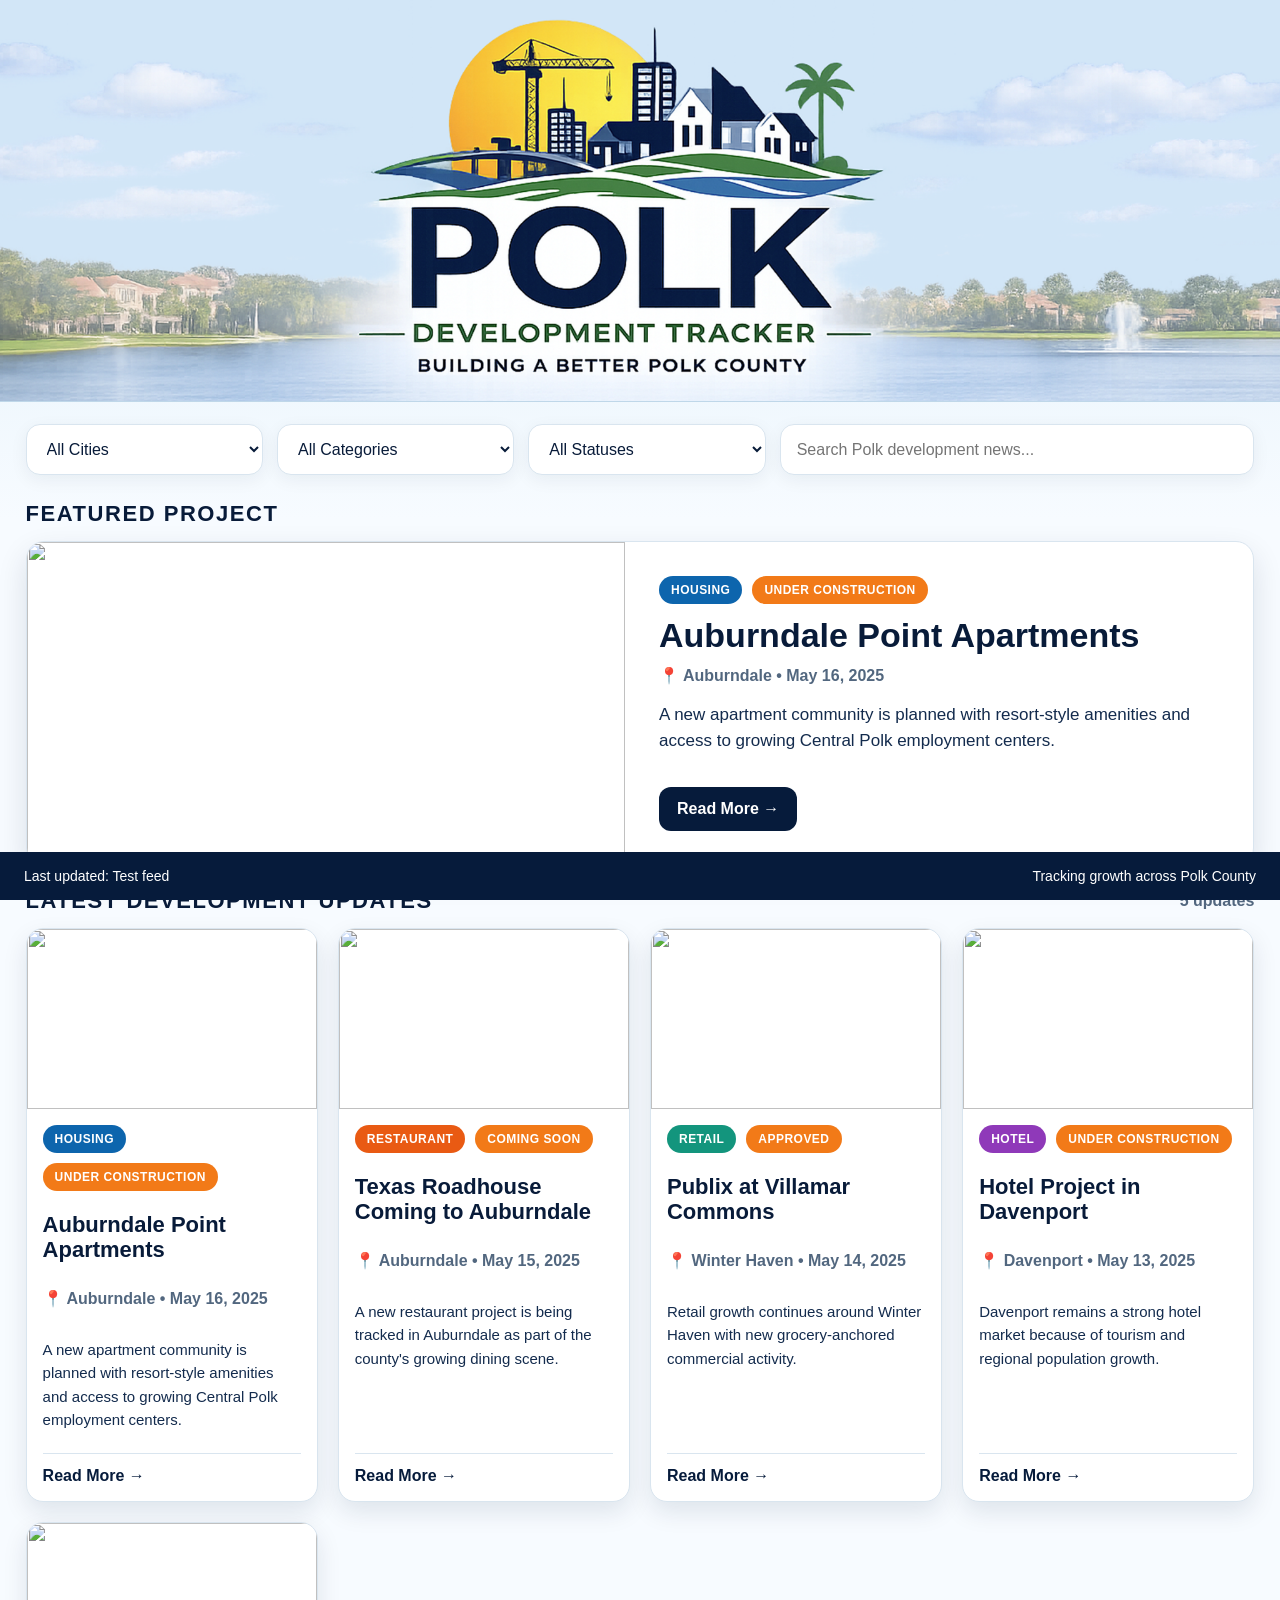
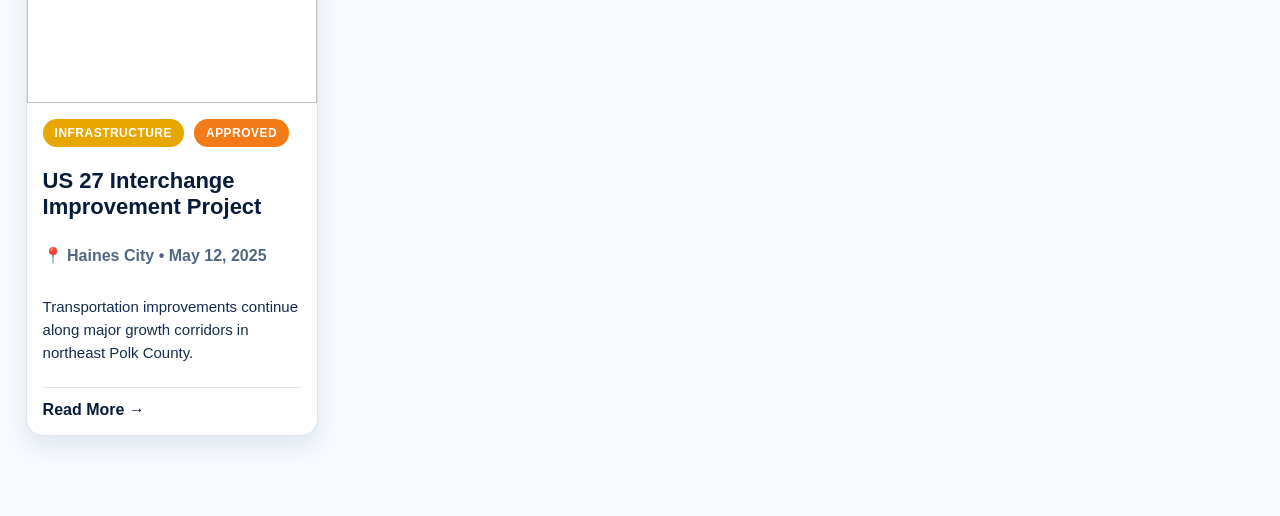
==== commit 2ce07eae: "Add files via upload" ====
--- a/index.html
+++ b/index.html
@@ -1,22 +1,46 @@
 <!doctype html>
-<html>
+<html lang="en">
 <head>
-<meta charset="utf-8">
-<meta name="viewport" content="width=device-width,initial-scale=1">
-<link rel="stylesheet" href="style.css">
-<title>Polk Development Tracker</title>
+  <meta charset="utf-8" />
+  <meta name="viewport" content="width=device-width, initial-scale=1" />
+  <title>Polk Development Tracker</title>
+  <meta name="description" content="Positive development news for Polk County, Florida: housing, restaurants, retail, hotels, infrastructure, and community projects." />
+  <link rel="stylesheet" href="style.css" />
 </head>
 <body>
-<header class="hero">
-  <img class="banner" src="assets/Logo.png" alt="Polk Development Tracker">
-</header>
+  <header class="hero">
+    <img src="assets/Logo.png" alt="Polk Development Tracker - Building a Better Polk County" class="hero-logo" />
+  </header>
 
-<main class="content">
-<h2>Featured Project</h2>
-<div class="card">
-<h3>Coming in Version 6</h3>
-<p>Live permit and development feed will appear here.</p>
-</div>
-</main>
+  <main class="page-shell">
+    <section class="toolbar" aria-label="Development filters">
+      <select id="cityFilter" aria-label="Filter by city"><option value="All">All Cities</option></select>
+      <select id="categoryFilter" aria-label="Filter by category"><option value="All">All Categories</option></select>
+      <select id="statusFilter" aria-label="Filter by status"><option value="All">All Statuses</option></select>
+      <input id="searchInput" type="search" placeholder="Search Polk development news..." aria-label="Search news" />
+    </section>
+
+    <section id="featuredSection" class="section">
+      <div class="section-title-row">
+        <h2>Featured Project</h2>
+      </div>
+      <div id="featuredProject" class="featured-card"></div>
+    </section>
+
+    <section class="section">
+      <div class="section-title-row">
+        <h2>Latest Development Updates</h2>
+        <span id="resultCount" class="result-count"></span>
+      </div>
+      <div id="newsGrid" class="news-grid"></div>
+    </section>
+  </main>
+
+  <footer class="site-footer">
+    <span id="lastUpdated">Last updated: loading...</span>
+    <span>Tracking growth across Polk County</span>
+  </footer>
+
+  <script src="app.js"></script>
 </body>
-</html>+</html>
--- a/style.css
+++ b/style.css
@@ -1,15 +1,14 @@
-body{margin:0;background:#e9f3fb;font-family:Arial,sans-serif}
-.hero{padding:12px;background:#cfe6f8}
-.banner{
-display:block;
-width:min(100%,900px);
-margin:auto;
+:root{
+  --navy:#061b3b;--blue:#0d65ad;--green:#2f9444;--sky:#d9edf9;--soft:#eef6fc;--card:#fff;--text:#081b39;--muted:#52677f;--line:#d9e5ef;--shadow:0 12px 30px rgba(6,27,59,.12);
 }
-@media(max-width:600px){
-.banner{
-width:100%;
-max-width:none;
-}
-}
-.content{max-width:1200px;margin:20px auto;padding:0 16px}
-.card{background:#fff;border-radius:16px;padding:20px;box-shadow:0 4px 12px rgba(0,0,0,.12)}
+*{box-sizing:border-box} body{margin:0;font-family:Arial,Helvetica,sans-serif;background:linear-gradient(180deg,var(--sky),#f7fbff 520px);color:var(--text)}
+.hero{width:100%;background:#cfe7f8;display:flex;justify-content:center;align-items:center;padding:0;overflow:hidden;border-bottom:1px solid rgba(6,27,59,.08)}
+.hero-logo{display:block;width:100%;max-width:2100px;height:auto;margin:0 auto;}
+.page-shell{width:min(96vw,1680px);margin:22px auto 80px}.toolbar{display:grid;grid-template-columns:repeat(3,minmax(160px,1fr)) minmax(220px,2fr);gap:14px;margin-bottom:26px}
+select,input{width:100%;border:1px solid var(--line);background:#fff;border-radius:14px;padding:15px 16px;font-size:16px;color:var(--text);box-shadow:0 5px 18px rgba(6,27,59,.06)}
+.section{margin-top:22px}.section-title-row{display:flex;justify-content:space-between;align-items:center;gap:20px;margin:0 0 14px}.section h2{margin:0;text-transform:uppercase;letter-spacing:.07em;font-size:22px}.result-count{color:var(--muted);font-weight:700}
+.featured-card{background:var(--card);border-radius:18px;overflow:hidden;box-shadow:var(--shadow);display:grid;grid-template-columns:1fr 1.05fr;border:1px solid var(--line);min-height:300px}.featured-card img{width:100%;height:100%;object-fit:cover;min-height:300px}.featured-body{padding:34px}.badge-row{display:flex;gap:10px;flex-wrap:wrap;margin-bottom:14px}.badge{display:inline-block;border-radius:999px;padding:7px 12px;font-size:12px;font-weight:800;text-transform:uppercase;letter-spacing:.04em;color:#fff;background:var(--blue)}.badge.status{background:#f27a18}.badge.Restaurant{background:#e95a13}.badge.Retail{background:#13957d}.badge.Hotel{background:#8f39b9}.badge.Infrastructure{background:#e8a600}.badge.Housing{background:#0d65ad}.badge.Commercial{background:#596b82}.badge.Community{background:#2f9444}
+h3{margin:0 0 12px;font-size:34px;line-height:1.05}.meta{color:var(--muted);font-weight:700;margin:8px 0}.summary{font-size:17px;line-height:1.55;color:#132b4d}.button{display:inline-block;margin-top:15px;background:var(--navy);color:#fff;text-decoration:none;border-radius:12px;padding:13px 18px;font-weight:800}.news-grid{display:grid;grid-template-columns:repeat(4,1fr);gap:20px}.news-card{background:#fff;border:1px solid var(--line);border-radius:17px;box-shadow:0 10px 24px rgba(6,27,59,.1);overflow:hidden;display:flex;flex-direction:column;min-height:100%}.news-card img{width:100%;height:180px;object-fit:cover}.news-body{padding:16px;display:flex;flex-direction:column;gap:7px;flex:1}.news-body h3{font-size:22px;line-height:1.15}.news-body .summary{font-size:15px}.read-more{margin-top:auto;color:var(--navy);font-weight:800;text-decoration:none;border-top:1px solid var(--line);padding-top:13px}.site-footer{position:fixed;bottom:0;left:0;right:0;background:var(--navy);color:#fff;display:flex;justify-content:space-between;gap:16px;padding:16px 24px;font-size:14px;z-index:5}
+.empty{background:#fff;border:1px dashed var(--line);border-radius:16px;padding:28px;color:var(--muted);font-weight:700;text-align:center;grid-column:1/-1}
+@media(max-width:1100px){.news-grid{grid-template-columns:repeat(2,1fr)}.featured-card{grid-template-columns:1fr}.toolbar{grid-template-columns:1fr 1fr}.hero-logo{width:120%;max-width:none}}
+@media(max-width:640px){.hero-logo{width:150%;max-width:none;margin-left:-25%;}.page-shell{width:100%;padding:0 14px;margin-top:14px}.toolbar{grid-template-columns:1fr;gap:10px}.featured-body{padding:20px}h3{font-size:27px}.news-grid{grid-template-columns:1fr}.news-card{display:grid;grid-template-columns:118px 1fr}.news-card img{height:100%;min-height:150px}.news-body h3{font-size:19px}.news-body .summary{display:none}.site-footer{position:static;flex-direction:column;text-align:center;margin-top:20px}.section h2{font-size:18px}}
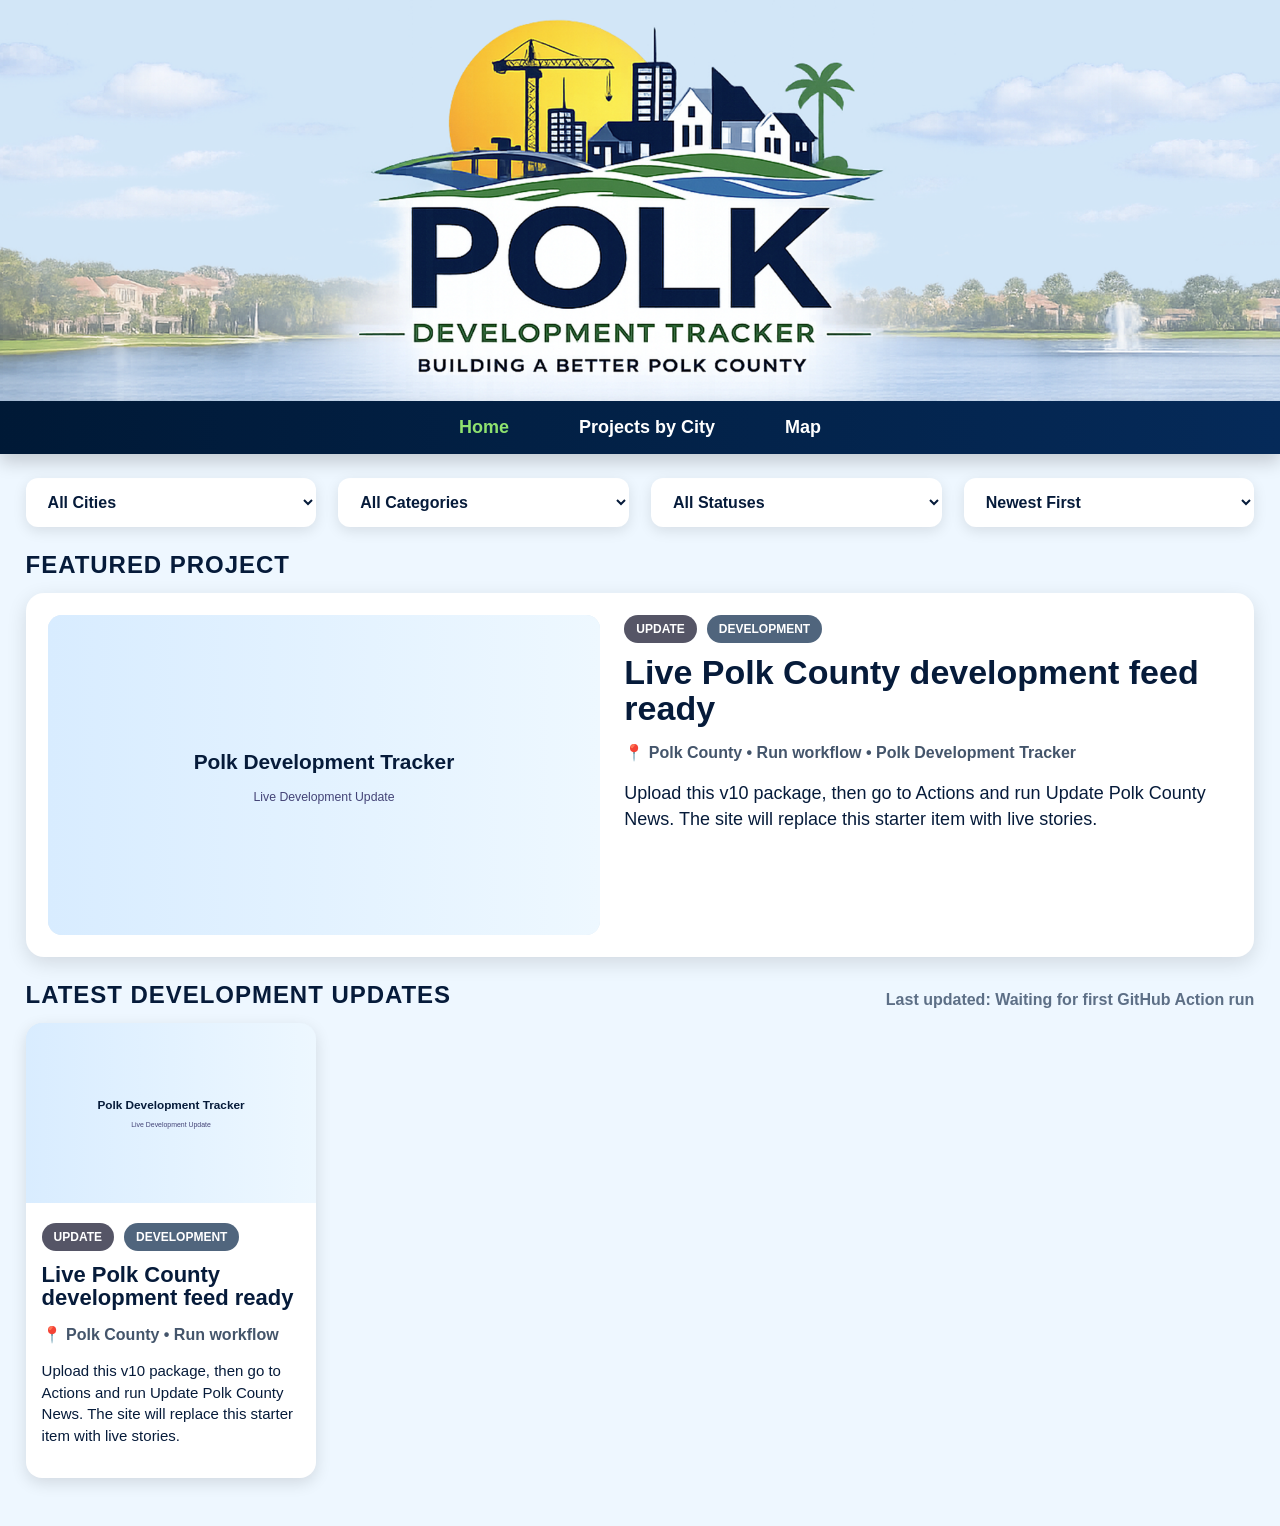
==== commit 10b1f753: "Add files via upload" ====
--- a/index.html
+++ b/index.html
@@ -1,45 +1,43 @@
 <!doctype html>
 <html lang="en">
 <head>
-  <meta charset="utf-8" />
-  <meta name="viewport" content="width=device-width, initial-scale=1" />
-  <title>Polk Development Tracker</title>
-  <meta name="description" content="Positive development news for Polk County, Florida: housing, restaurants, retail, hotels, infrastructure, and community projects." />
-  <link rel="stylesheet" href="style.css" />
+  <meta charset="utf-8">
+  <meta name="viewport" content="width=device-width,initial-scale=1">
+  <title>Polk County Florida Development Tracker</title>
+  <link rel="stylesheet" href="style.css">
 </head>
 <body>
   <header class="hero">
-    <img src="assets/Logo.png" alt="Polk Development Tracker - Building a Better Polk County" class="hero-logo" />
+    <img src="assets/Logo.png" class="hero-logo" alt="Polk County Florida Development Tracker">
   </header>
 
+  <nav class="top-nav">
+    <a href="#" class="active">Home</a>
+    <a href="#projects">Projects by City</a>
+    <a href="#map">Map</a>
+  </nav>
+
   <main class="page-shell">
-    <section class="toolbar" aria-label="Development filters">
-      <select id="cityFilter" aria-label="Filter by city"><option value="All">All Cities</option></select>
-      <select id="categoryFilter" aria-label="Filter by category"><option value="All">All Categories</option></select>
-      <select id="statusFilter" aria-label="Filter by status"><option value="All">All Statuses</option></select>
-      <input id="searchInput" type="search" placeholder="Search Polk development news..." aria-label="Search news" />
+    <section class="toolbar" aria-label="Filters">
+      <select id="cityFilter"><option value="">All Cities</option></select>
+      <select id="categoryFilter"><option value="">All Categories</option></select>
+      <select id="statusFilter"><option value="">All Statuses</option></select>
+      <select id="sortFilter">
+        <option value="newest">Newest First</option>
+        <option value="city">City A-Z</option>
+        <option value="category">Category A-Z</option>
+      </select>
     </section>
 
-    <section id="featuredSection" class="section">
-      <div class="section-title-row">
-        <h2>Featured Project</h2>
-      </div>
-      <div id="featuredProject" class="featured-card"></div>
+    <section id="featured" class="featured"></section>
+
+    <section class="section-header">
+      <h2>Latest Development Updates</h2>
+      <span id="lastUpdated"></span>
     </section>
 
-    <section class="section">
-      <div class="section-title-row">
-        <h2>Latest Development Updates</h2>
-        <span id="resultCount" class="result-count"></span>
-      </div>
-      <div id="newsGrid" class="news-grid"></div>
-    </section>
+    <section id="newsGrid" class="news-grid"></section>
   </main>
-
-  <footer class="site-footer">
-    <span id="lastUpdated">Last updated: loading...</span>
-    <span>Tracking growth across Polk County</span>
-  </footer>
 
   <script src="app.js"></script>
 </body>
--- a/style.css
+++ b/style.css
@@ -1,14 +1,194 @@
+*{box-sizing:border-box}
 :root{
-  --navy:#061b3b;--blue:#0d65ad;--green:#2f9444;--sky:#d9edf9;--soft:#eef6fc;--card:#fff;--text:#081b39;--muted:#52677f;--line:#d9e5ef;--shadow:0 12px 30px rgba(6,27,59,.12);
+  --navy:#061b3a;
+  --blue:#0c4e93;
+  --green:#1f8d45;
+  --bg:#eef7ff;
+  --card:#ffffff;
+  --muted:#5d6f86;
 }
-*{box-sizing:border-box} body{margin:0;font-family:Arial,Helvetica,sans-serif;background:linear-gradient(180deg,var(--sky),#f7fbff 520px);color:var(--text)}
-.hero{width:100%;background:#cfe7f8;display:flex;justify-content:center;align-items:center;padding:0;overflow:hidden;border-bottom:1px solid rgba(6,27,59,.08)}
-.hero-logo{display:block;width:100%;max-width:2100px;height:auto;margin:0 auto;}
-.page-shell{width:min(96vw,1680px);margin:22px auto 80px}.toolbar{display:grid;grid-template-columns:repeat(3,minmax(160px,1fr)) minmax(220px,2fr);gap:14px;margin-bottom:26px}
-select,input{width:100%;border:1px solid var(--line);background:#fff;border-radius:14px;padding:15px 16px;font-size:16px;color:var(--text);box-shadow:0 5px 18px rgba(6,27,59,.06)}
-.section{margin-top:22px}.section-title-row{display:flex;justify-content:space-between;align-items:center;gap:20px;margin:0 0 14px}.section h2{margin:0;text-transform:uppercase;letter-spacing:.07em;font-size:22px}.result-count{color:var(--muted);font-weight:700}
-.featured-card{background:var(--card);border-radius:18px;overflow:hidden;box-shadow:var(--shadow);display:grid;grid-template-columns:1fr 1.05fr;border:1px solid var(--line);min-height:300px}.featured-card img{width:100%;height:100%;object-fit:cover;min-height:300px}.featured-body{padding:34px}.badge-row{display:flex;gap:10px;flex-wrap:wrap;margin-bottom:14px}.badge{display:inline-block;border-radius:999px;padding:7px 12px;font-size:12px;font-weight:800;text-transform:uppercase;letter-spacing:.04em;color:#fff;background:var(--blue)}.badge.status{background:#f27a18}.badge.Restaurant{background:#e95a13}.badge.Retail{background:#13957d}.badge.Hotel{background:#8f39b9}.badge.Infrastructure{background:#e8a600}.badge.Housing{background:#0d65ad}.badge.Commercial{background:#596b82}.badge.Community{background:#2f9444}
-h3{margin:0 0 12px;font-size:34px;line-height:1.05}.meta{color:var(--muted);font-weight:700;margin:8px 0}.summary{font-size:17px;line-height:1.55;color:#132b4d}.button{display:inline-block;margin-top:15px;background:var(--navy);color:#fff;text-decoration:none;border-radius:12px;padding:13px 18px;font-weight:800}.news-grid{display:grid;grid-template-columns:repeat(4,1fr);gap:20px}.news-card{background:#fff;border:1px solid var(--line);border-radius:17px;box-shadow:0 10px 24px rgba(6,27,59,.1);overflow:hidden;display:flex;flex-direction:column;min-height:100%}.news-card img{width:100%;height:180px;object-fit:cover}.news-body{padding:16px;display:flex;flex-direction:column;gap:7px;flex:1}.news-body h3{font-size:22px;line-height:1.15}.news-body .summary{font-size:15px}.read-more{margin-top:auto;color:var(--navy);font-weight:800;text-decoration:none;border-top:1px solid var(--line);padding-top:13px}.site-footer{position:fixed;bottom:0;left:0;right:0;background:var(--navy);color:#fff;display:flex;justify-content:space-between;gap:16px;padding:16px 24px;font-size:14px;z-index:5}
-.empty{background:#fff;border:1px dashed var(--line);border-radius:16px;padding:28px;color:var(--muted);font-weight:700;text-align:center;grid-column:1/-1}
-@media(max-width:1100px){.news-grid{grid-template-columns:repeat(2,1fr)}.featured-card{grid-template-columns:1fr}.toolbar{grid-template-columns:1fr 1fr}.hero-logo{width:120%;max-width:none}}
-@media(max-width:640px){.hero-logo{width:150%;max-width:none;margin-left:-25%;}.page-shell{width:100%;padding:0 14px;margin-top:14px}.toolbar{grid-template-columns:1fr;gap:10px}.featured-body{padding:20px}h3{font-size:27px}.news-grid{grid-template-columns:1fr}.news-card{display:grid;grid-template-columns:118px 1fr}.news-card img{height:100%;min-height:150px}.news-body h3{font-size:19px}.news-body .summary{display:none}.site-footer{position:static;flex-direction:column;text-align:center;margin-top:20px}.section h2{font-size:18px}}
+body{
+  margin:0;
+  background:var(--bg);
+  color:var(--navy);
+  font-family:Arial, Helvetica, sans-serif;
+}
+.hero{
+  width:100%;
+  overflow:hidden;
+  background:#cfe8fb;
+}
+.hero-logo{
+  display:block;
+  width:100%;
+  max-width:2200px;
+  margin:0 auto;
+}
+.top-nav{
+  display:flex;
+  justify-content:center;
+  gap:70px;
+  background:linear-gradient(90deg,#001936,#052a59);
+  padding:16px 20px;
+  position:sticky;
+  top:0;
+  z-index:10;
+  box-shadow:0 8px 18px rgba(0,0,0,.18);
+}
+.top-nav a{
+  color:#fff;
+  text-decoration:none;
+  font-weight:800;
+  font-size:18px;
+}
+.top-nav a.active{color:#8ee26f}
+.page-shell{
+  width:min(96%,1800px);
+  margin:24px auto 48px;
+}
+.toolbar{
+  display:grid;
+  grid-template-columns:repeat(4,1fr);
+  gap:22px;
+  margin-bottom:22px;
+}
+select{
+  width:100%;
+  border:0;
+  background:#fff;
+  border-radius:12px;
+  padding:15px 18px;
+  font-size:16px;
+  font-weight:700;
+  color:var(--navy);
+  box-shadow:0 4px 14px rgba(0,0,0,.10);
+}
+.section-header{
+  display:flex;
+  align-items:flex-end;
+  justify-content:space-between;
+  margin:24px 0 14px;
+}
+h2{
+  margin:0;
+  text-transform:uppercase;
+  letter-spacing:.04em;
+}
+#lastUpdated{color:var(--muted);font-weight:700}
+.featured-card{
+  display:grid;
+  grid-template-columns:minmax(320px,1fr) 1.1fr;
+  gap:24px;
+  background:#fff;
+  border-radius:18px;
+  padding:22px;
+  box-shadow:0 6px 20px rgba(0,0,0,.12);
+}
+.featured-card img,.news-card img{
+  width:100%;
+  height:100%;
+  object-fit:cover;
+  background:#dbe8f5;
+}
+.featured-card img{
+  min-height:310px;
+  border-radius:14px;
+}
+.badges{
+  display:flex;
+  gap:10px;
+  flex-wrap:wrap;
+  margin-bottom:12px;
+}
+.badge{
+  display:inline-block;
+  color:white;
+  border-radius:999px;
+  padding:7px 12px;
+  font-size:12px;
+  font-weight:900;
+  text-transform:uppercase;
+}
+.category-Housing{background:#1177c6}
+.category-Restaurant{background:#ef5b17}
+.category-Retail{background:#168c80}
+.category-Hotel{background:#8c3bbb}
+.category-Infrastructure{background:#e8a700}
+.category-Commercial{background:#5867d9}
+.category-Community{background:#2f9848}
+.category-Development{background:#50657d}
+.status-Approved{background:#1769c2}
+.status-Coming-Soon{background:#248f47}
+.status-Under-Construction{background:#ff7417}
+.status-Grand-Opening{background:#8d3fb4}
+.status-Update{background:#556}
+h3{
+  font-size:34px;
+  line-height:1.05;
+  margin:0 0 12px;
+}
+.meta{
+  color:#44556b;
+  font-weight:700;
+}
+.summary{
+  font-size:18px;
+  line-height:1.45;
+}
+.btn{
+  display:inline-block;
+  background:var(--navy);
+  color:white;
+  padding:12px 18px;
+  border-radius:10px;
+  text-decoration:none;
+  font-weight:800;
+  margin-top:10px;
+}
+.news-grid{
+  display:grid;
+  grid-template-columns:repeat(4,1fr);
+  gap:22px;
+}
+.news-card{
+  background:#fff;
+  border-radius:16px;
+  overflow:hidden;
+  box-shadow:0 5px 16px rgba(0,0,0,.12);
+}
+.news-card img{
+  height:180px;
+}
+.news-card-body{
+  padding:16px;
+}
+.news-card h3{
+  font-size:22px;
+}
+.news-card .summary{
+  font-size:15px;
+}
+@media(max-width:1100px){
+  .toolbar{grid-template-columns:repeat(2,1fr)}
+  .news-grid{grid-template-columns:repeat(2,1fr)}
+  .featured-card{grid-template-columns:1fr}
+}
+@media(max-width:640px){
+  .hero-logo{
+    width:175%;
+    max-width:none;
+    margin-left:-37.5%;
+  }
+  .top-nav{
+    gap:24px;
+    font-size:14px;
+    overflow-x:auto;
+    justify-content:flex-start;
+  }
+  .top-nav a{white-space:nowrap;font-size:15px}
+  .toolbar{grid-template-columns:1fr}
+  .news-grid{grid-template-columns:1fr}
+  .page-shell{width:100%;padding:0 14px;margin-top:16px}
+  h3{font-size:26px}
+  .section-header{display:block}
+}
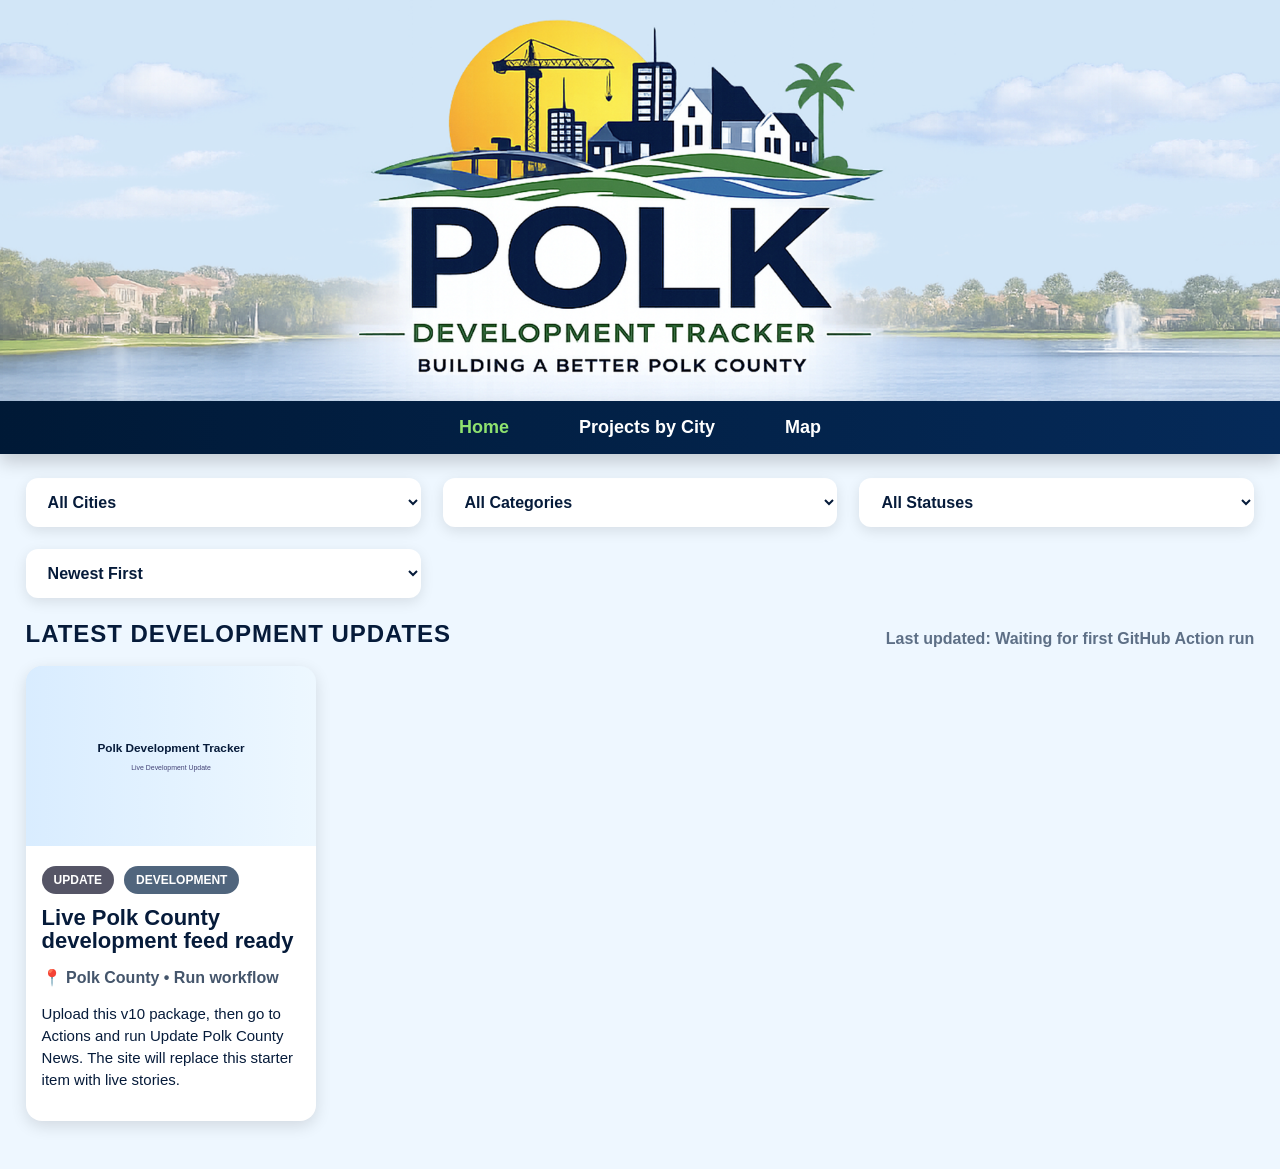
==== commit 86c6b3d7: "Add files via upload" ====
--- a/index.html
+++ b/index.html
@@ -29,8 +29,6 @@
       </select>
     </section>
 
-    <section id="featured" class="featured"></section>
-
     <section class="section-header">
       <h2>Latest Development Updates</h2>
       <span id="lastUpdated"></span>
--- a/style.css
+++ b/style.css
@@ -48,7 +48,7 @@
 }
 .toolbar{
   display:grid;
-  grid-template-columns:repeat(4,1fr);
+  grid-template-columns:repeat(3,1fr);
   gap:22px;
   margin-bottom:22px;
 }
@@ -67,7 +67,7 @@
   display:flex;
   align-items:flex-end;
   justify-content:space-between;
-  margin:24px 0 14px;
+  margin:10px 0 18px;
 }
 h2{
   margin:0;
@@ -171,7 +171,6 @@
 @media(max-width:1100px){
   .toolbar{grid-template-columns:repeat(2,1fr)}
   .news-grid{grid-template-columns:repeat(2,1fr)}
-  .featured-card{grid-template-columns:1fr}
 }
 @media(max-width:640px){
   .hero-logo{
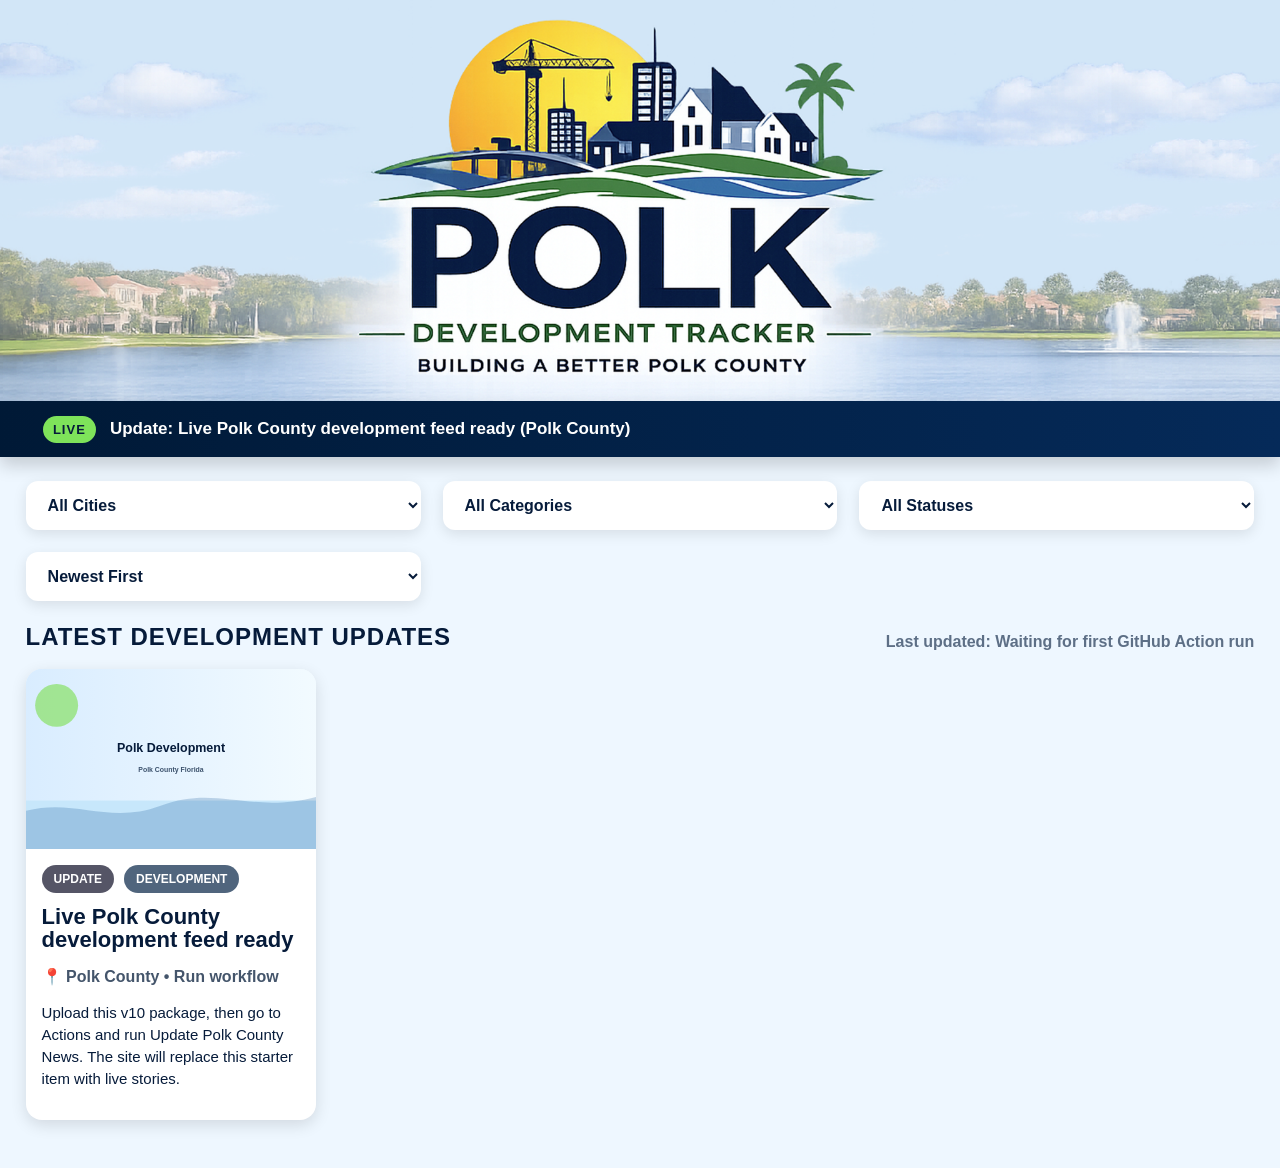
==== commit 483ba77a: "Add files via upload" ====
--- a/index.html
+++ b/index.html
@@ -11,11 +11,7 @@
     <img src="assets/Logo.png" class="hero-logo" alt="Polk County Florida Development Tracker">
   </header>
 
-  <nav class="top-nav">
-    <a href="#" class="active">Home</a>
-    <a href="#projects">Projects by City</a>
-    <a href="#map">Map</a>
-  </nav>
+  <nav class="top-nav"><div class="ticker"><span class="ticker-label">LIVE</span><div id="tickerText">Loading Polk County development updates...</div></div></nav>
 
   <main class="page-shell">
     <section class="toolbar" aria-label="Filters">
--- a/style.css
+++ b/style.css
@@ -191,3 +191,78 @@
   h3{font-size:26px}
   .section-header{display:block}
 }
+
+.top-nav{
+  min-height:56px;
+}
+
+
+/* v13 live ticker */
+.top-nav{
+  min-height:56px;
+  align-items:center;
+  justify-content:center;
+  padding:12px 18px;
+}
+.ticker{
+  width:min(96%,1800px);
+  display:flex;
+  align-items:center;
+  gap:14px;
+  color:#fff;
+  overflow:hidden;
+}
+.ticker-label{
+  flex:0 0 auto;
+  background:#7ee35a;
+  color:#061b3a;
+  font-weight:900;
+  font-size:13px;
+  letter-spacing:.08em;
+  padding:6px 10px;
+  border-radius:999px;
+}
+#tickerText{
+  font-weight:800;
+  font-size:17px;
+  white-space:nowrap;
+  overflow:hidden;
+  text-overflow:ellipsis;
+}
+.news-card img{
+  display:block;
+  background:linear-gradient(135deg,#d8ecff,#f3fbff);
+}
+.news-card{
+  transition:transform .15s ease, box-shadow .15s ease;
+}
+.news-card:hover{
+  transform:translateY(-3px);
+  box-shadow:0 9px 24px rgba(0,0,0,.16);
+}
+@media(max-width:640px){
+  .top-nav{
+    min-height:48px;
+    padding:9px 12px;
+  }
+  .ticker{
+    width:100%;
+    gap:9px;
+  }
+  .ticker-label{
+    font-size:11px;
+    padding:5px 8px;
+  }
+  #tickerText{
+    font-size:14px;
+  }
+  .news-card img{
+    height:155px;
+  }
+  .news-card-body{
+    padding:14px;
+  }
+  .news-card h3{
+    font-size:21px;
+  }
+}
